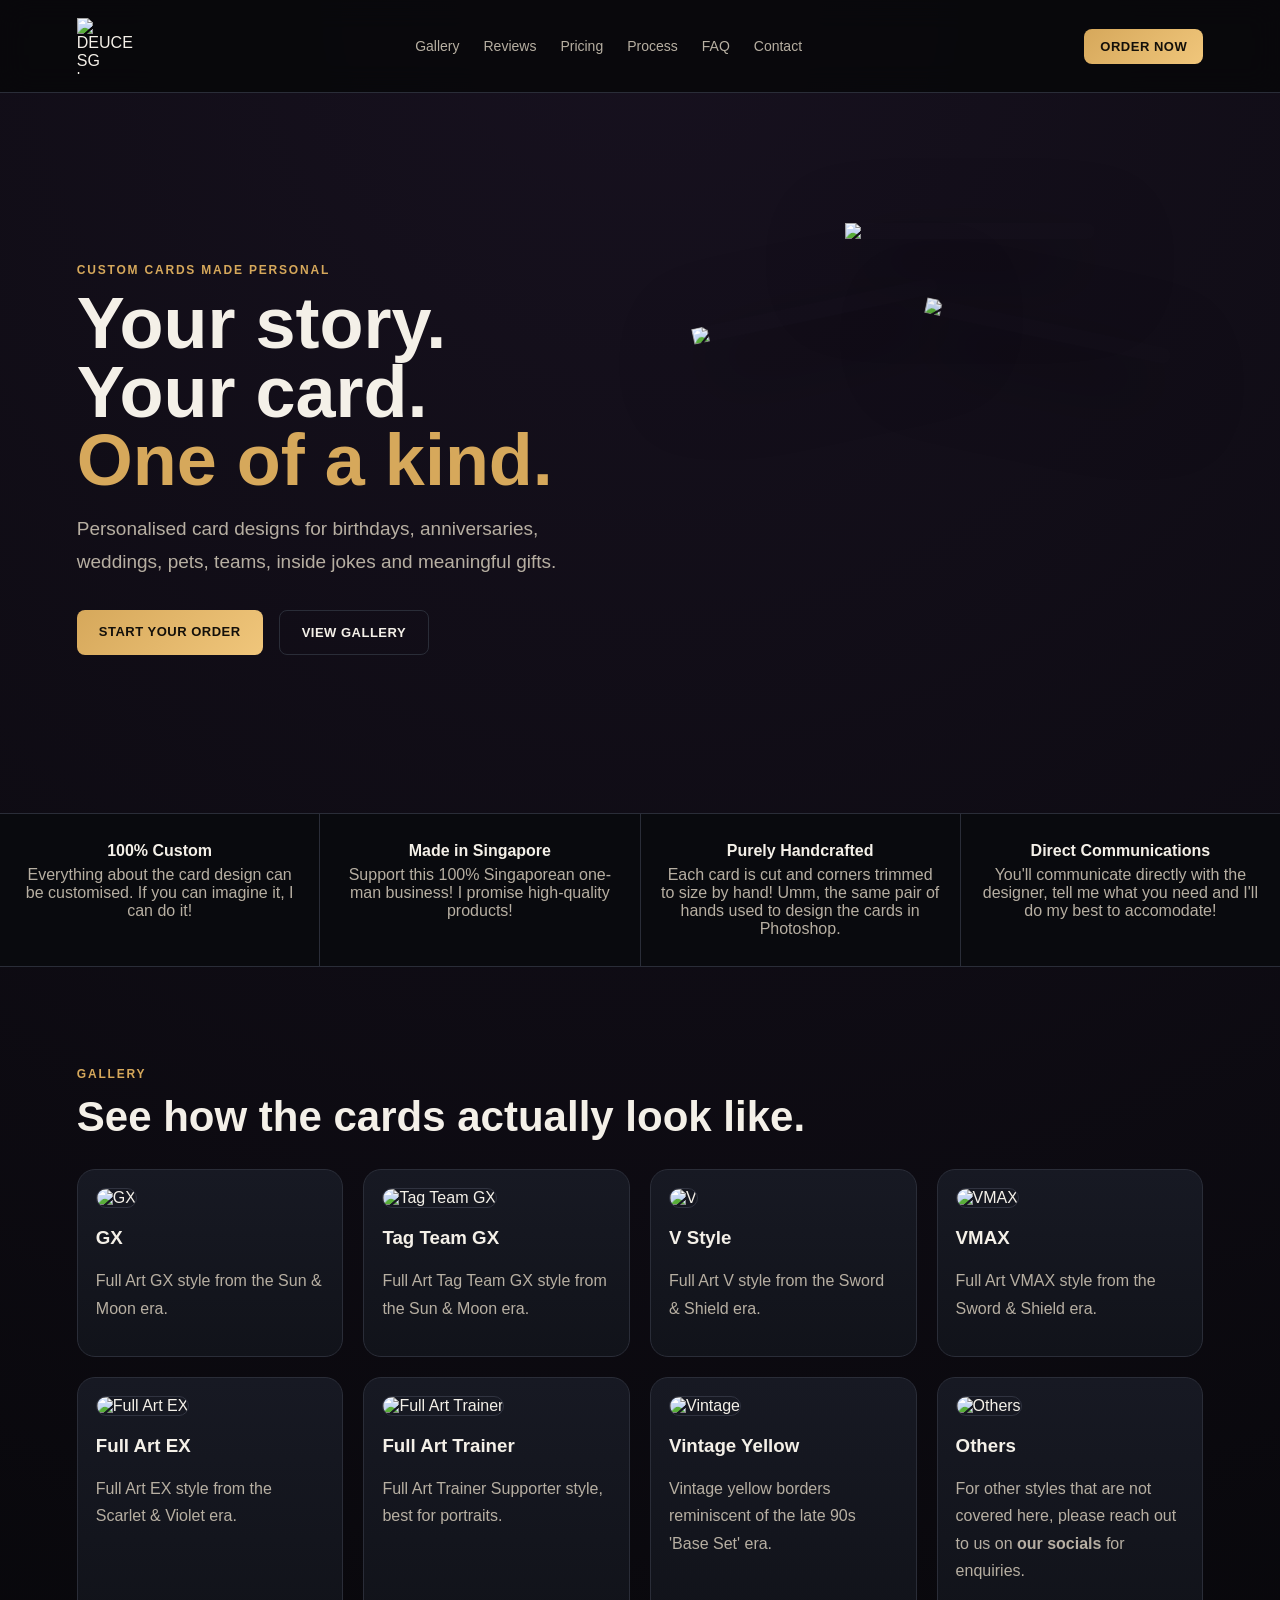
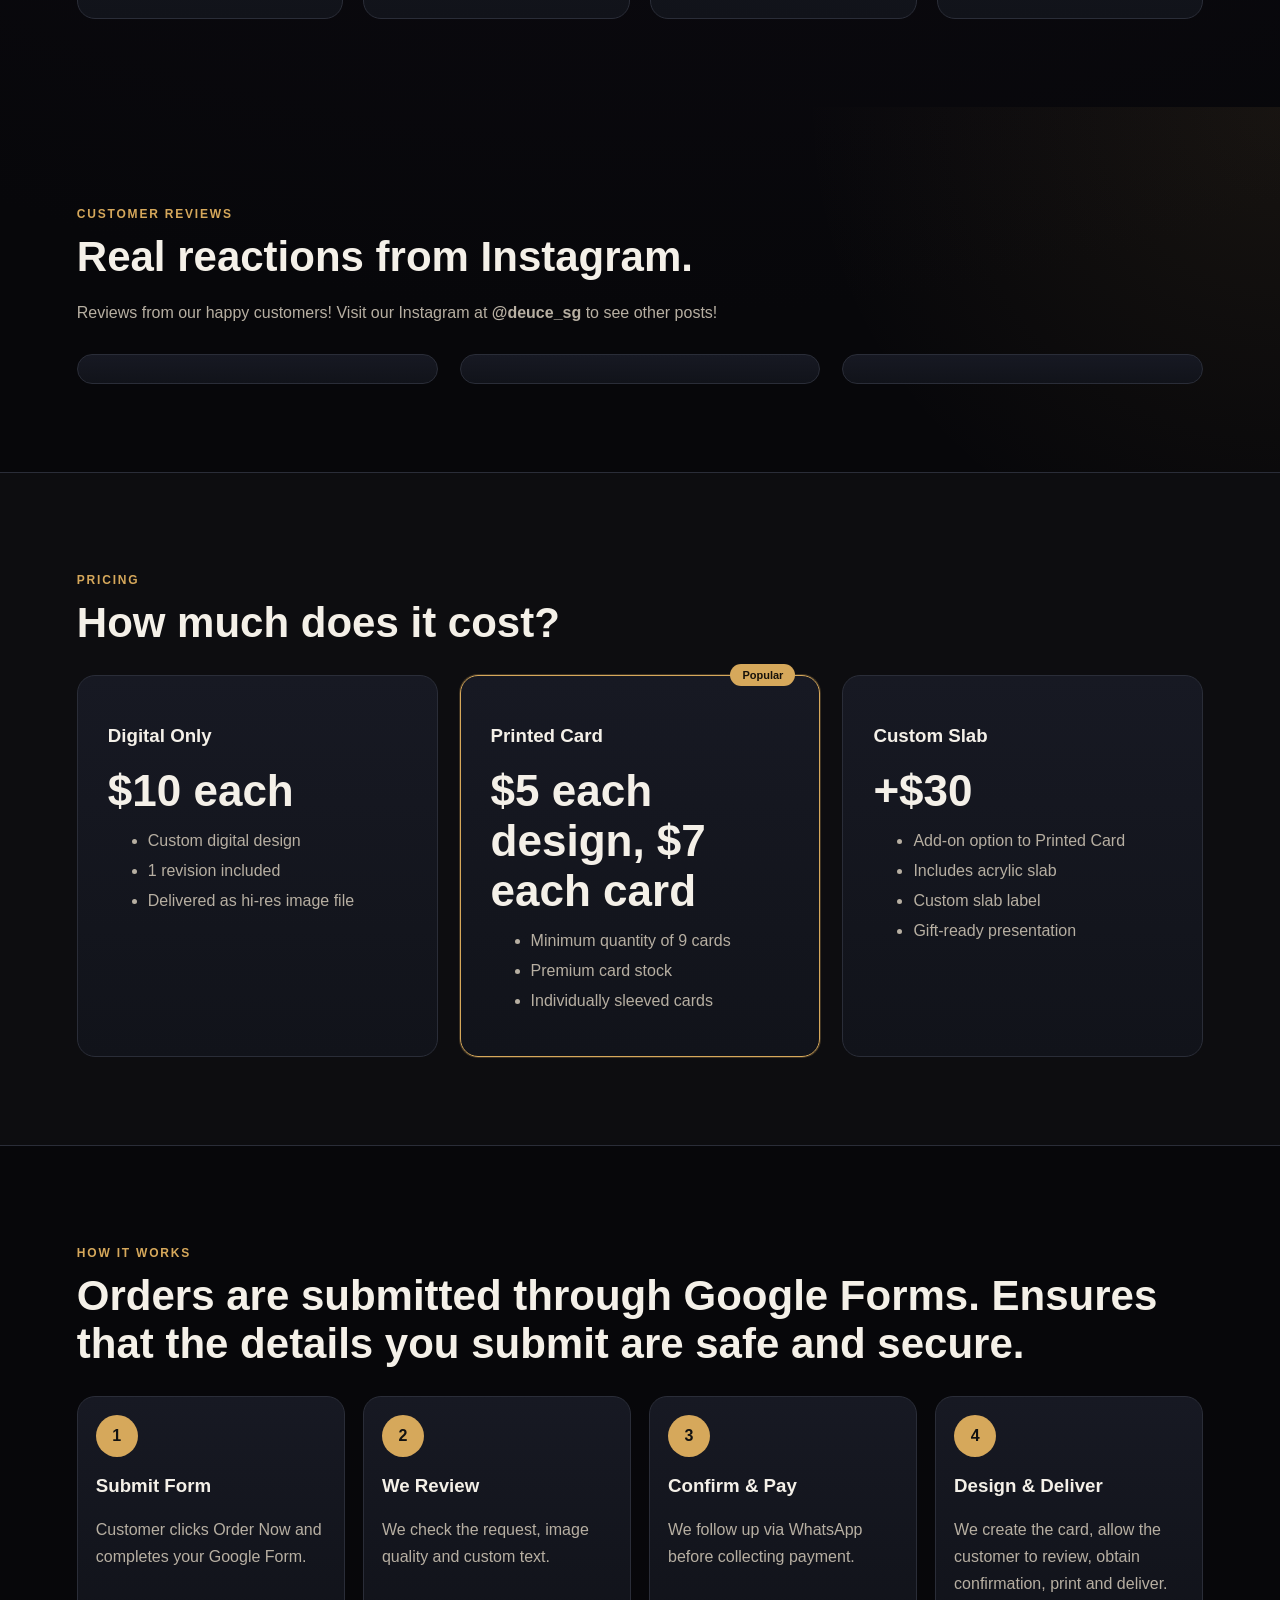
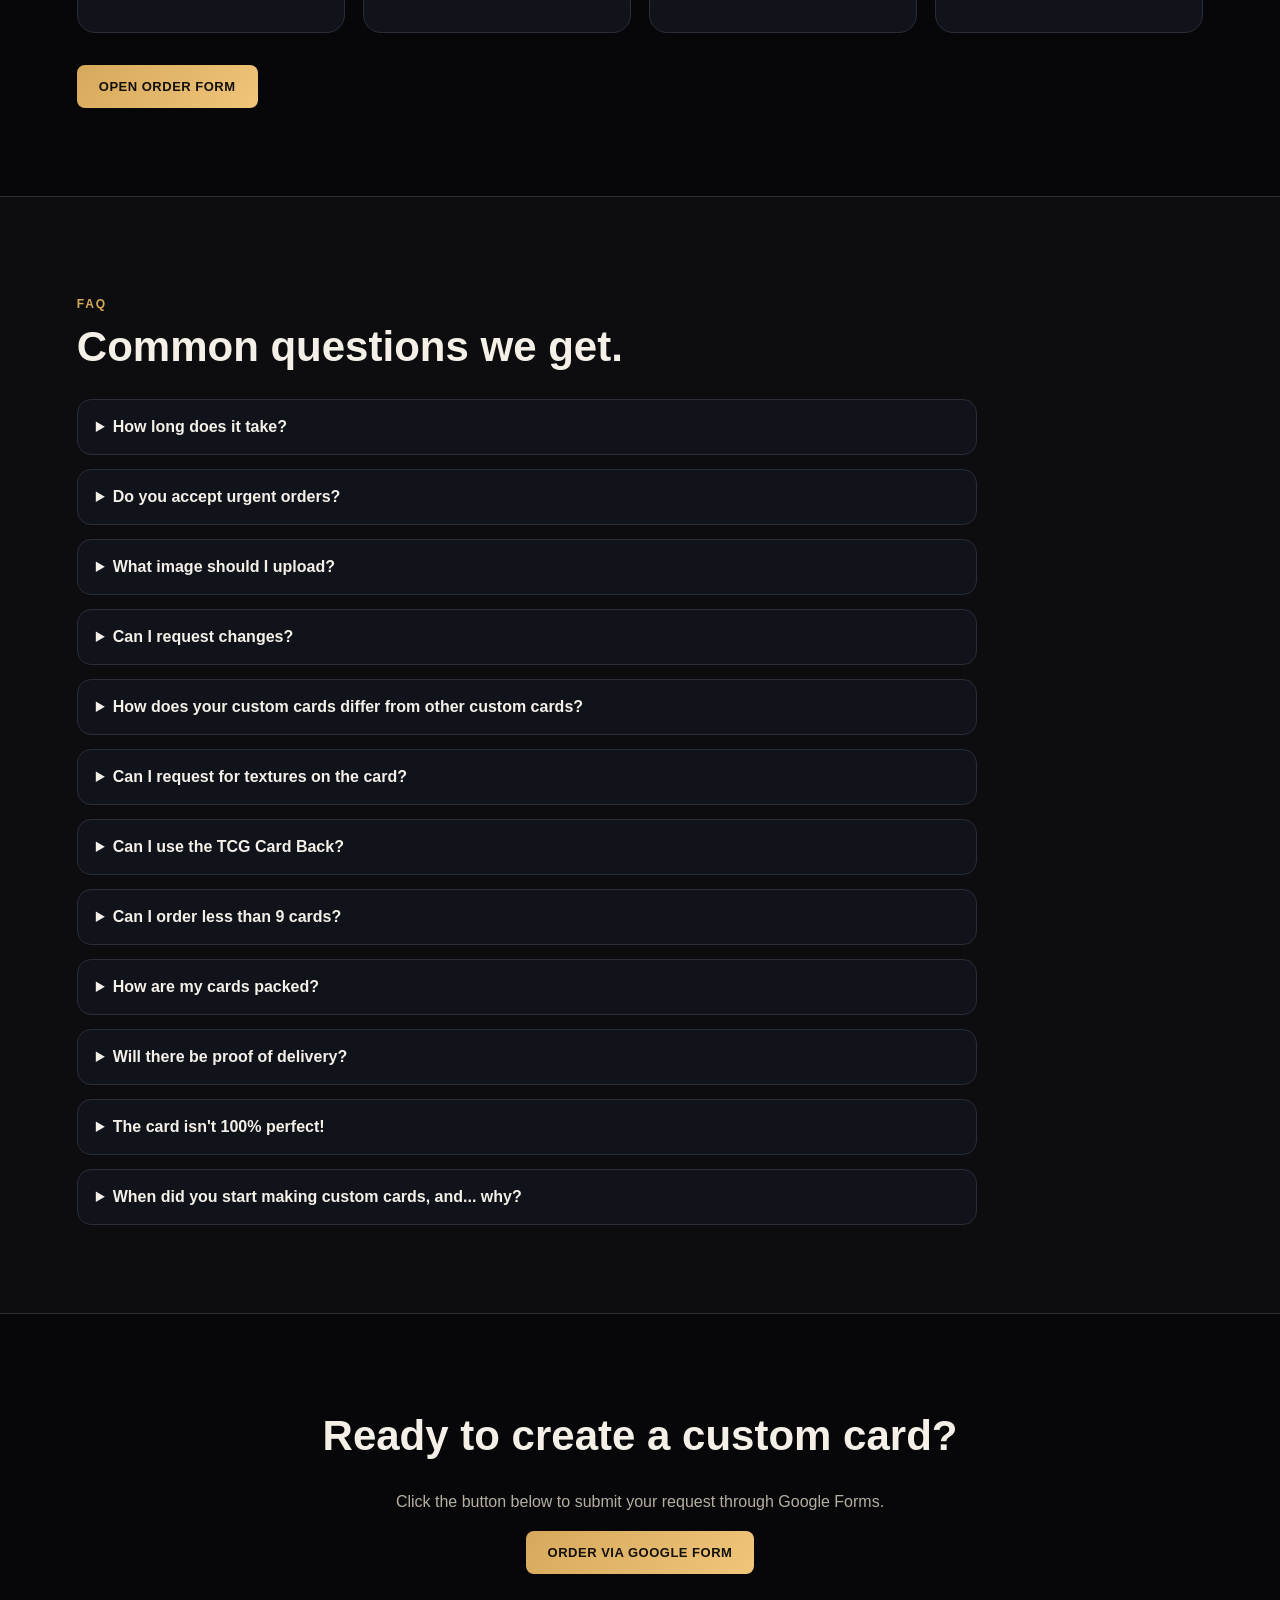
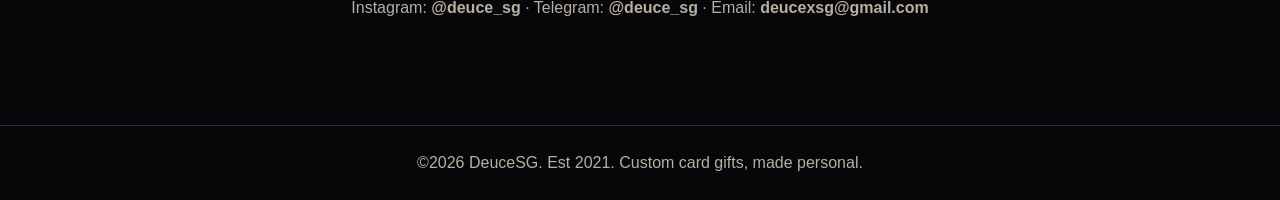
==== index.html @ 841ef9f6 "Add files via upload" ====
<!doctype html>
<html lang="en">
<head>
  <meta charset="utf-8" />
  <meta name="viewport" content="width=device-width, initial-scale=1" />
  <title>DeuceSG Custom Cards</title>
  <link rel="stylesheet" href="styles.css" />
</head>
<body>
  <header class="nav">
    <a class="brand" href="#top">
  <img 
    src="images/logo.jpg" 
    alt="DEUCE SG logo"
    style="width:52px; height:52px; max-width:52px; max-height:52px; object-fit:contain; display:block;"
  >
</a>
    <nav>
      <a href="#gallery">Gallery</a><a href="#reviews">Reviews</a><a href="#pricing">Pricing</a><a href="#process">Process</a><a href="#faq">FAQ</a><a href="#contact">Contact</a>
    </nav>
    <a class="btn small" href="https://forms.gle/3NU9EJMXbp5cGiMv8" target="_blank" rel="noopener">Order Now</a>
  </header>

  <main id="top">
    <section class="hero">
      <div class="hero-text">
        <p class="eyebrow">Custom cards made personal</p>
        <h1>Your story.<br>Your card.<br><span>One of a kind.</span></h1>
        <p class="lead">Personalised card designs for birthdays, anniversaries, weddings, pets, teams, inside jokes and meaningful gifts.</p>
        <div class="actions">
          <a class="btn" href="https://forms.gle/3NU9EJMXbp5cGiMv8" target="_blank" rel="noopener">Start Your Order</a>
          <a class="btn ghost" href="#gallery">View Gallery</a>
        </div>
      </div>
      <div class="hero-art">
        <div class="card c1"><img src="images/card-placeholder-1.png"></div>
        <div class="card c2"><img src="images/card-placeholder-2.png"></div>
        <div class="card c3"><img src="images/card-placeholder-3.png"></div>
      </div>
    </section>

    <section class="strip">
      <div><strong>100% Custom</strong><span>Everything about the card design can be customised. If you can imagine it, I can do it!</span></div>
      <div><strong>Made in Singapore</strong><span>Support this 100% Singaporean one-man business! I promise high-quality products!</span></div>
      <div><strong>Purely Handcrafted</strong><span>Each card is cut and corners trimmed to size by hand! Umm, the same pair of hands used to design the cards in Photoshop.</span></div>
      <div><strong>Direct Communications</strong><span>You'll communicate directly with the designer, tell me what you need and I'll do my best to accomodate!</span></div>
    </section>

    <section id="gallery" class="section">
      <p class="eyebrow">Gallery</p>
      <h2>See how the cards actually look like.</h2>
      <div class="grid gallery">
        <article><img src="images/GX.jpg" alt="GX"><h3>GX</h3><p>Full Art GX style from the Sun & Moon era.</p></article>
        <article><img src="images/Tag Team GX.jpg" alt="Tag Team GX"><h3>Tag Team GX</h3><p>Full Art Tag Team GX style from the Sun & Moon era.</p></article>
        <article><img src="images/V.jpg" alt="V"><h3>V Style</h3><p>Full Art V style from the Sword & Shield era.</p></article>
        <article><img src="images/VMAX.jpg" alt="VMAX"><h3>VMAX</h3><p>Full Art VMAX style from the Sword & Shield era.</p></article>
        <article><img src="images/EX-FULLART.jpg" alt="Full Art EX"><h3>Full Art EX</h3><p>Full Art EX style from the Scarlet & Violet era.</p></article>
        <article><img src="images/Full Art Trainer.jpg" alt="Full Art Trainer"><h3>Full Art Trainer</h3><p>Full Art Trainer Supporter style, best for portraits.</p></article>
        <article><img src="images/Vintage Yellow.jpg" alt="Vintage"><h3>Vintage Yellow</h3><p>Vintage yellow borders reminiscent of the late 90s 'Base Set' era.</p></article>   
        <article><img src="images/Others.jpg" alt="Others"><h3>Others</h3><p>For other styles that are not covered here, please reach out to us on <a href="#contact"><strong>our socials</strong></a> for enquiries.</p></article>
     
      </div>
    </section>


    <section id="reviews" class="section reviews-section">
      <p class="eyebrow">Customer Reviews</p>
      <h2>Real reactions from Instagram.</h2>
      <p class="section-intro">Reviews from our happy customers! Visit our Instagram at <a href="https://instagram.com/deuce_sg"><strong>@deuce_sg</strong></a> to see other posts!</p>
      <div class="reviews-grid">
        <article class="review-embed">
          <blockquote class="instagram-media" data-instgrm-permalink="https://www.instagram.com/p/DYwdxCIPokj/" data-instgrm-version="14"></blockquote>
        </article>
        <article class="review-embed">
          <blockquote class="instagram-media" data-instgrm-permalink="https://www.instagram.com/p/DYrlos0PQKm/" data-instgrm-version="14"></blockquote>
        </article>
        <article class="review-embed">
          <blockquote class="instagram-media" data-instgrm-permalink="https://www.instagram.com/p/C1Qn-Nvvq_9/" data-instgrm-version="14"></blockquote>
        </article>
      </div>
    </section>

    <section id="pricing" class="section alt">
      <p class="eyebrow">Pricing</p>
      <h2>How much does it cost?</h2>
      <div class="pricing">
        <article><h3>Digital Only</h3><p class="price">$10 each</p><ul><li>Custom digital design</li><li>1 revision included</li><li>Delivered as hi-res image file</li></ul></article>
        <article class="featured"><span class="tag">Popular</span><h3>Printed Card</h3><p class="price">$5 each design, $7 each card</p><ul><li>Minimum quantity of 9 cards</li><li>Premium card stock</li><li>Individually sleeved cards</li></ul></article>
        <article><h3>Custom Slab</h3><p class="price">+$30</p><ul><li>Add-on option to Printed Card</li><li>Includes acrylic slab</li><li>Custom slab label</li><li>Gift-ready presentation</li></ul></article>
      </div>
    </section>

    <section id="process" class="section">
      <p class="eyebrow">How it works</p>
      <h2>Orders are submitted through Google Forms. Ensures that the details you submit are safe and secure.</h2>
      <div class="steps">
        <div><span>1</span><h3>Submit Form</h3><p>Customer clicks Order Now and completes your Google Form.</p></div>
        <div><span>2</span><h3>We Review</h3><p>We check the request, image quality and custom text.</p></div>
        <div><span>3</span><h3>Confirm & Pay</h3><p>We follow up via WhatsApp before collecting payment.</p></div>
        <div><span>4</span><h3>Design & Deliver</h3><p>We create the card, allow the customer to review, obtain confirmation, print and deliver.</p></div>
      </div>
      <a class="btn centre" href="https://forms.gle/3NU9EJMXbp5cGiMv8" target="_blank" rel="noopener">Open Order Form</a>
    </section>

    <section id="faq" class="section alt">
      <p class="eyebrow">FAQ</p>
      <h2>Common questions we get.</h2>
      <div class="faq">
        <details><summary>How long does it take?</summary><p>Standard turnaround is 3 weeks from the point of payment till the cards reaches your hands. It could be faster, but it will never take longer than 3 weeks for local orders based in Singapore. This does not apply to international orders. Please contact us directly via Instagram, Telegram, or Email for more information on international orders.</p></details>
        <details><summary>Do you accept urgent orders?</summary><p>Rush orders may be available depending on our workload. An expedited order charge of $20 applies. Expedited orders will reach you in no more than 10 days from the point of payment. Please discuss with us if you need it in an even shorter time frame. Expedited orders are not available for international orders.</p></details>
        <details><summary>What image should I upload?</summary><p>Upload the exact image you'd like to use as the card's main artwork. This can be a photograph, a drawing, or even an AI-generated artwork. We will use the submitted file as is, and no edits will be done to it.</p></details>
        <details><summary>Can I request changes?</summary><p>ONE free revision is included. Once the draft is completed, we will send it to you via WhatsApp for review. If any revision is needed, we'll work on the changes required and send you a new draft. Any additional revisions after the first will cost $5 for each new draft.</p></details>
        <details><summary>How does your custom cards differ from other custom cards?</summary><p>Some other custom card makers on the market print designs onto stickers and paste it over "jank" cards to make custom cards. We work with a professional printing partner and print your designs directly onto a high quality card stock. The card stock we use has a paper thickness of 325gsm.</p></details>
        <details><summary>Can I request for textures on the card?</summary><p>No. The card stock has a smooth finish, for both holographic and non-holographic options. Textured cards are only possible with specialised machines used in TCG factories.</p></details>
        <details><summary>Can I use the TCG Card Back?</summary><p>No. This is due to limitations of commercial printing, where it is impossible to align the front design perfectly to the back. To circumvent this, we have a few tessellated designs that you can pick from for the card back. These cards are also meant to be proxy gift cards, and we do not want to run the risk of imitating real TCG cards too closely.</p></details>
        <details><summary>Can I order less than 9 cards?</summary><p>No. Cards are printed directly onto an A4-sized high quality card stock. Each piece of card stock fits 9 cards perfectly. Even if you were to request for only 1 card, the whole card stock needs to be used. As such, the minimum order quantity is 9 cards.</p></details>
        <details><summary>How are my cards packed?</summary><p>Each physical card will be sleeved into a card sleeve. The cards will then be sandwiched between two pieces of hard plastic toploaders, before the whole stack is packed into a resealable bag. The resealable bag will then be packed into a bubble polymailer.</p></details>
        <details><summary>Will there be proof of delivery?</summary><p>Yes. Parcels will be mailed out via SingPost with a tracked mailing label. Photos of the cards packed into the bubble polymailer, tracking information, and even a video of us physically placing the parcel into the mailbox will be shared with you via WhatsApp. Tracking can be done with the tracking number from SingPost's <a href="https://www.singpost.com/track-items"><strong>website</strong></a>.</p></details>
        <details><summary>The card isn't 100% perfect!</summary><p>Yeah, this is a handmade product. Each card is individually cut with a craft knife and a ruler on a cutting mat by hand. As with all handmade products, they are not gonna be 100% perfect. However, I'm also a TCG enthusiast and I fully understand the importance of good finishes and good centering, and I definitely put my 100% effort into every single card made. While I can't promise 100% perfection, I can promise that great attention and care will be put into the little details that TCG enthusiasts will look out for.</p></details>
        <details><summary>When did you start making custom cards, and... why?</summary><p>Deuce's custom cards is a one-man show, a passion project and a side hustle to help with the cost of living here in Singapore. I started this side hustle back in 2021 when my wife was pregnant with our first child. The pregnancy had several complications, and the bills shot through the roof. I was interested in doing digital art and was already proficient in working on Photoshop, so I thought that I could maybe make a little bit of money to help with the costs of the pregnancy. Thankfully, my wife gave birth to a relatively healthy baby after our many months of anxiety.</p><p>Fast forward five years, I'm now a father of two healthy little ones. Through these five years, I found that I really enjoy doing custom cards for people. A lot of people make custom cards for people they care about, and it really shows through the artwork and texts that they submit to me. This really resonates with me as I started this whole thing years ago for someone I really love. I'm really happy to be able to be a small part of something that showcases the love that my customers have for their loved ones.</p></details>
      </div>
    </section>

    <section id="contact" class="section contact">
      <h2>Ready to create a custom card?</h2>
      <p>Click the button below to submit your request through Google Forms. </p>
      <a class="btn" href="https://forms.gle/3NU9EJMXbp5cGiMv8" target="_blank" rel="noopener">Order via Google Form</a>
      <p class="social">Instagram: <a href="https://instagram.com/deuce_sg"><strong>@deuce_sg</strong></a> · Telegram: <a href="https://t.me/deuce_sg"><strong>@deuce_sg</strong></a> · Email: <a href="mailto:deucexsg@gmail.com"><strong>deucexsg@gmail.com</strong></a></p>
    </section>
  </main>

  <footer>©2026 DeuceSG. Est 2021. Custom card gifts, made personal.</footer>
  <script async src="https://www.instagram.com/embed.js"></script>
  <script src="script.js"></script>
</body>
</html>
---- styles.css ----
:root{--bg:#07070a;--panel:#11131a;--panel2:#171923;--text:#f4f0e8;--muted:#b7afa2;--gold:#d6a85b;--line:#2a2d38}*{box-sizing:border-box}html{scroll-behavior:smooth}body{margin:0;background:radial-gradient(circle at top,#17111f 0,#07070a 38%);color:var(--text);font-family:Inter,Arial,sans-serif}a{color:inherit;text-decoration:none}.nav{position:sticky;top:0;z-index:5;display:flex;align-items:center;justify-content:space-between;padding:18px 6%;background:rgba(7,7,10,.86);backdrop-filter:blur(14px);border-bottom:1px solid var(--line)}.brand{display:flex;align-items:center;text-decoration:none;flex:0 0 auto}.nav nav{display:flex;gap:24px;font-size:14px;color:var(--muted)}.btn{display:inline-block;background:linear-gradient(135deg,var(--gold),#f0c67b);color:#14100a;padding:14px 22px;border-radius:8px;font-weight:800;text-transform:uppercase;font-size:13px;letter-spacing:.5px}.btn.small{padding:10px 16px}.btn.ghost{background:transparent;color:var(--text);border:1px solid var(--line)}.hero{display:grid;grid-template-columns:1fr 1fr;gap:40px;align-items:center;min-height:720px;padding:80px 6%}.eyebrow{color:var(--gold);text-transform:uppercase;letter-spacing:1.8px;font-size:12px;font-weight:800}.hero h1{font-size:72px;line-height:.95;margin:12px 0}.hero h1 span{color:var(--gold)}.lead{max-width:560px;color:var(--muted);font-size:19px;line-height:1.7}.actions{display:flex;gap:16px;margin-top:32px}.hero-art{position:relative;height:480px}.card{position:absolute;width:250px;border-radius:22px;box-shadow:0 30px 80px rgba(0,0,0,.55)}.card img{width:100%;display:block}.c1{left:30px;top:90px;transform:rotate(-12deg)}.c2{left:185px;top:10px;z-index:2}.c3{right:30px;top:110px;transform:rotate(12deg)}.strip{display:grid;grid-template-columns:repeat(4,1fr);gap:1px;background:var(--line);border-block:1px solid var(--line)}.strip div{background:#090a0e;padding:28px 6%;text-align:center}.strip span{display:block;color:var(--muted);margin-top:6px}.section{padding:88px 6%}.section h2{font-size:42px;margin:10px 0 28px}.alt{background:rgba(255,255,255,.025);border-block:1px solid var(--line)}.grid{display:grid;grid-template-columns:repeat(3,1fr);gap:22px}.gallery article,.pricing article,.steps div{background:linear-gradient(180deg,var(--panel2),var(--panel));border:1px solid var(--line);border-radius:18px;padding:18px}.gallery img{width:100%;border-radius:14px;border:1px solid #303340}.gallery p,.steps p,.faq p,.note,.contact p{color:var(--muted);line-height:1.7}.section-intro{max-width:760px;color:var(--muted);line-height:1.7;margin-top:-10px;margin-bottom:28px}.reviews-section{background:radial-gradient(circle at top right,rgba(214,168,91,.08),transparent 36%)}.reviews-grid{display:grid;grid-template-columns:repeat(3,1fr);gap:22px}.review-embed{background:linear-gradient(180deg,var(--panel2),var(--panel));border:1px solid var(--line);border-radius:18px;padding:14px;min-height:460px;display:flex;align-items:flex-start;justify-content:center;overflow:hidden}.review-embed .instagram-media{min-width:0!important;width:100%!important;max-width:540px!important;margin:0 auto!important;background:#fff!important;border-radius:12px!important}
.pricing{display:grid;grid-template-columns:repeat(3,1fr);gap:22px}.pricing article{padding:30px;position:relative}.featured{border-color:var(--gold)!important;box-shadow:0 0 0 1px rgba(214,168,91,.25)}.tag{position:absolute;right:24px;top:-12px;background:var(--gold);color:#16110a;padding:5px 12px;border-radius:20px;font-size:11px;font-weight:900}.price{font-size:44px;font-weight:900;margin:12px 0}.pricing li{margin:12px 0;color:var(--muted)}.steps{display:grid;grid-template-columns:repeat(4,1fr);gap:18px}.steps span{display:grid;place-items:center;width:42px;height:42px;border-radius:50%;background:var(--gold);color:#111;font-weight:900}.centre{margin-top:32px}.faq{display:grid;gap:14px;max-width:900px}.faq details{background:var(--panel);border:1px solid var(--line);border-radius:14px;padding:18px}.faq summary{cursor:pointer;font-weight:800}.contact{text-align:center;max-width:900px;margin:auto}.social{margin-top:20px}footer{text-align:center;color:var(--muted);padding:28px;border-top:1px solid var(--line)}@media(max-width:900px){.nav nav{display:none}.hero{grid-template-columns:1fr;min-height:auto}.hero h1{font-size:48px}.hero-art{height:380px}.card{width:190px}.strip,.grid,.reviews-grid,.pricing,.steps{grid-template-columns:1fr}.section{padding:60px 5%}}


/* Logo header update */
.brand img{
  width:40px;
  height:40px;
}

.nav{
  min-height:72px;
}

/* Fixed-height Instagram review embeds */
.reviews-grid{
  align-items:start;
}

.review-embed{
  min-height:0;
}

.instagram-card{
  height:420px;
  overflow:hidden;
  border-radius:20px;
  background:rgba(255,255,255,.03);
  border:1px solid rgba(255,255,255,.08);
  padding:10px;
}

.instagram-card blockquote{
  margin:0!important;
  min-width:100%!important;
  max-width:100%!important;
}

.instagram-card iframe{
  height:900px!important;
}

@media (max-width:768px){
  .brand img{
    width:56px;
    height:56px;
  }

  .nav{
    min-height:80px;
  }

  .instagram-card{
    height:350px;
  }
}

/* Force header logo size */
.nav .brand {
  width: 56px !important;
  height: 56px !important;
  display: flex !important;
  align-items: center !important;
  justify-content: center !important;
  overflow: hidden !important;
}

.nav .brand img {
  width: 56px !important;
  height: 56px !important;
  max-width: 56px !important;
  max-height: 56px !important;
  object-fit: contain !important;
  display: block !important;
}

.nav {
  min-height: 76px !important;
}

/* Gallery layout override */
#gallery .grid.gallery,
.gallery{
    display:grid !important;
    grid-template-columns:repeat(4,minmax(0,1fr)) !important;
    gap:20px !important;
    max-width:1200px;
    margin:0 auto;
}

#gallery .gallery article,
.gallery article{
    transform:scale(1);
    transform-origin:top center;
    margin-bottom:00px;
}

@media (max-width:900px){
    #gallery .grid.gallery,
    .gallery{
        grid-template-columns:repeat(2,minmax(0,1fr)) !important;
    }
    #gallery .gallery article,
    .gallery article{
        transform:scale(0.8);
        margin-bottom:-60px;
    }
}

@media (max-width:600px){
    #gallery .grid.gallery,
    .gallery{
        grid-template-columns:1fr !important;
    }
    #gallery .gallery article{
        transform:none;
        margin-bottom:20;
    }
}
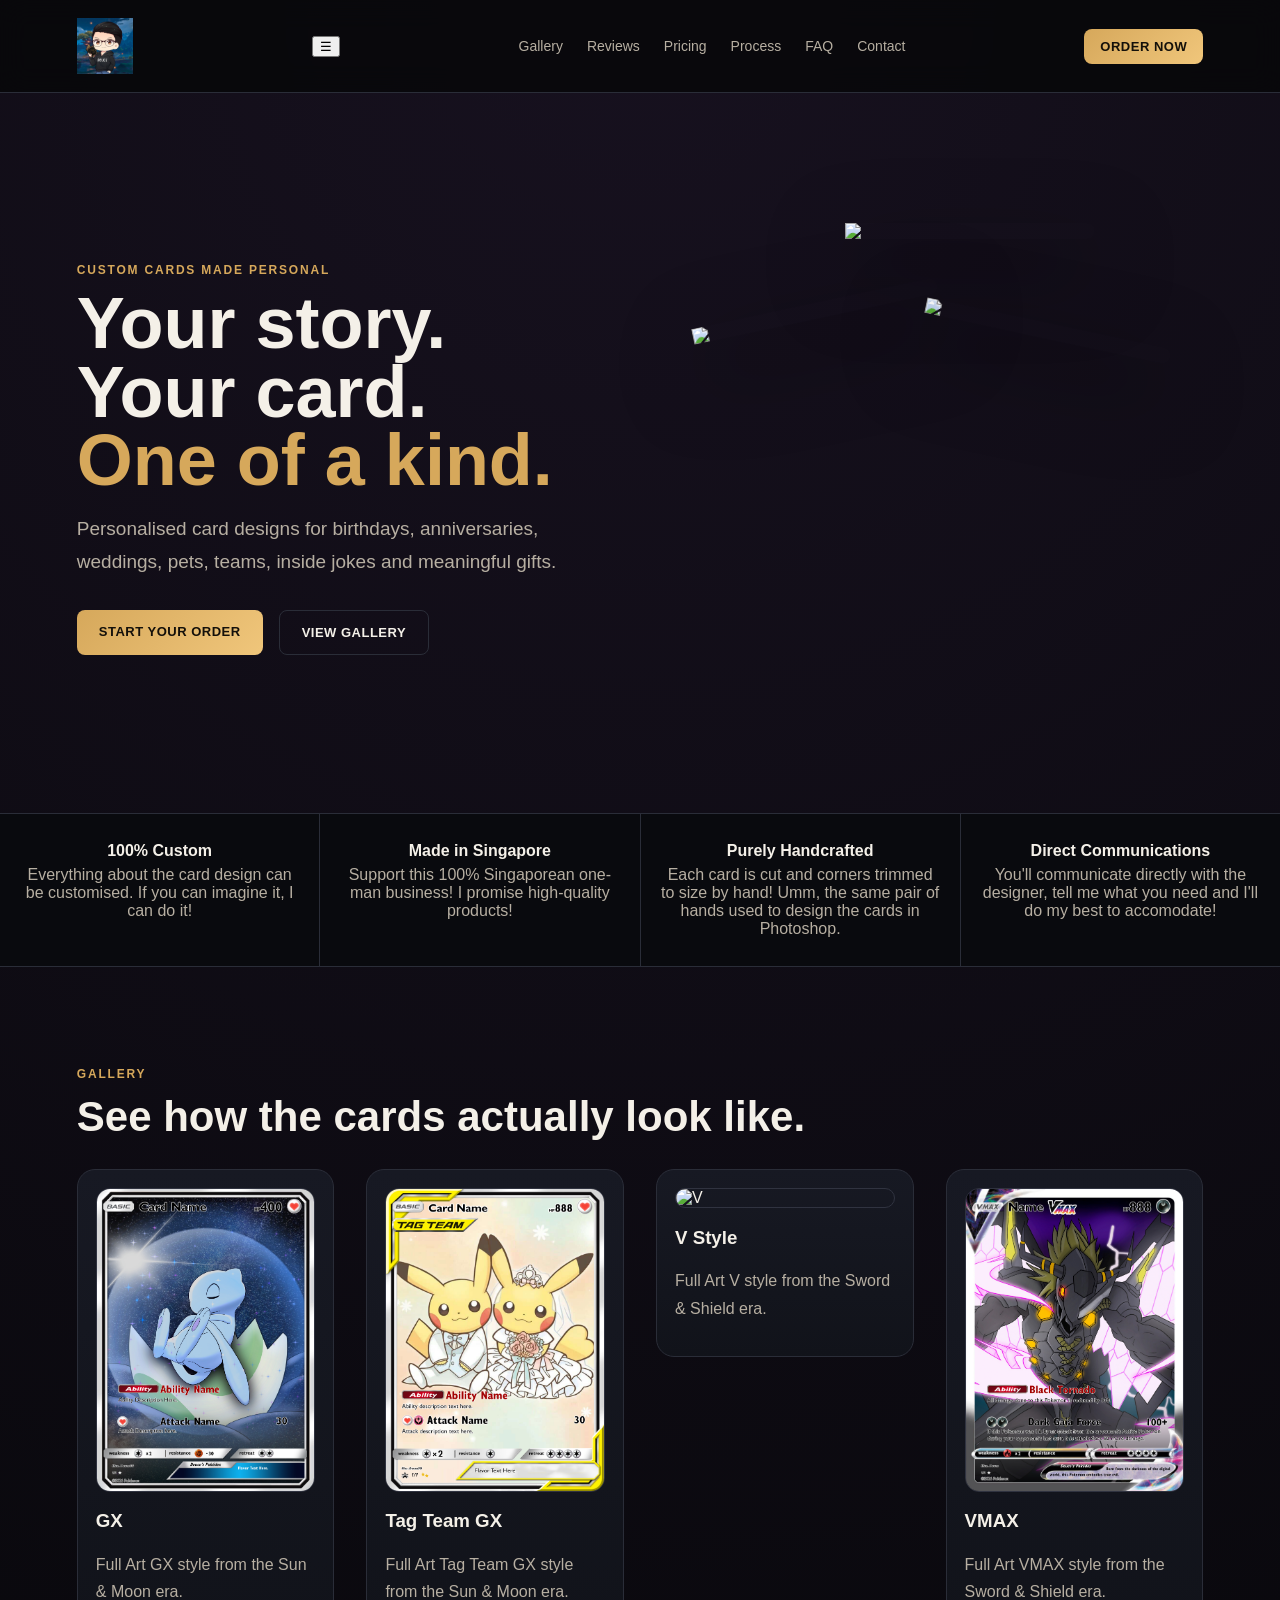
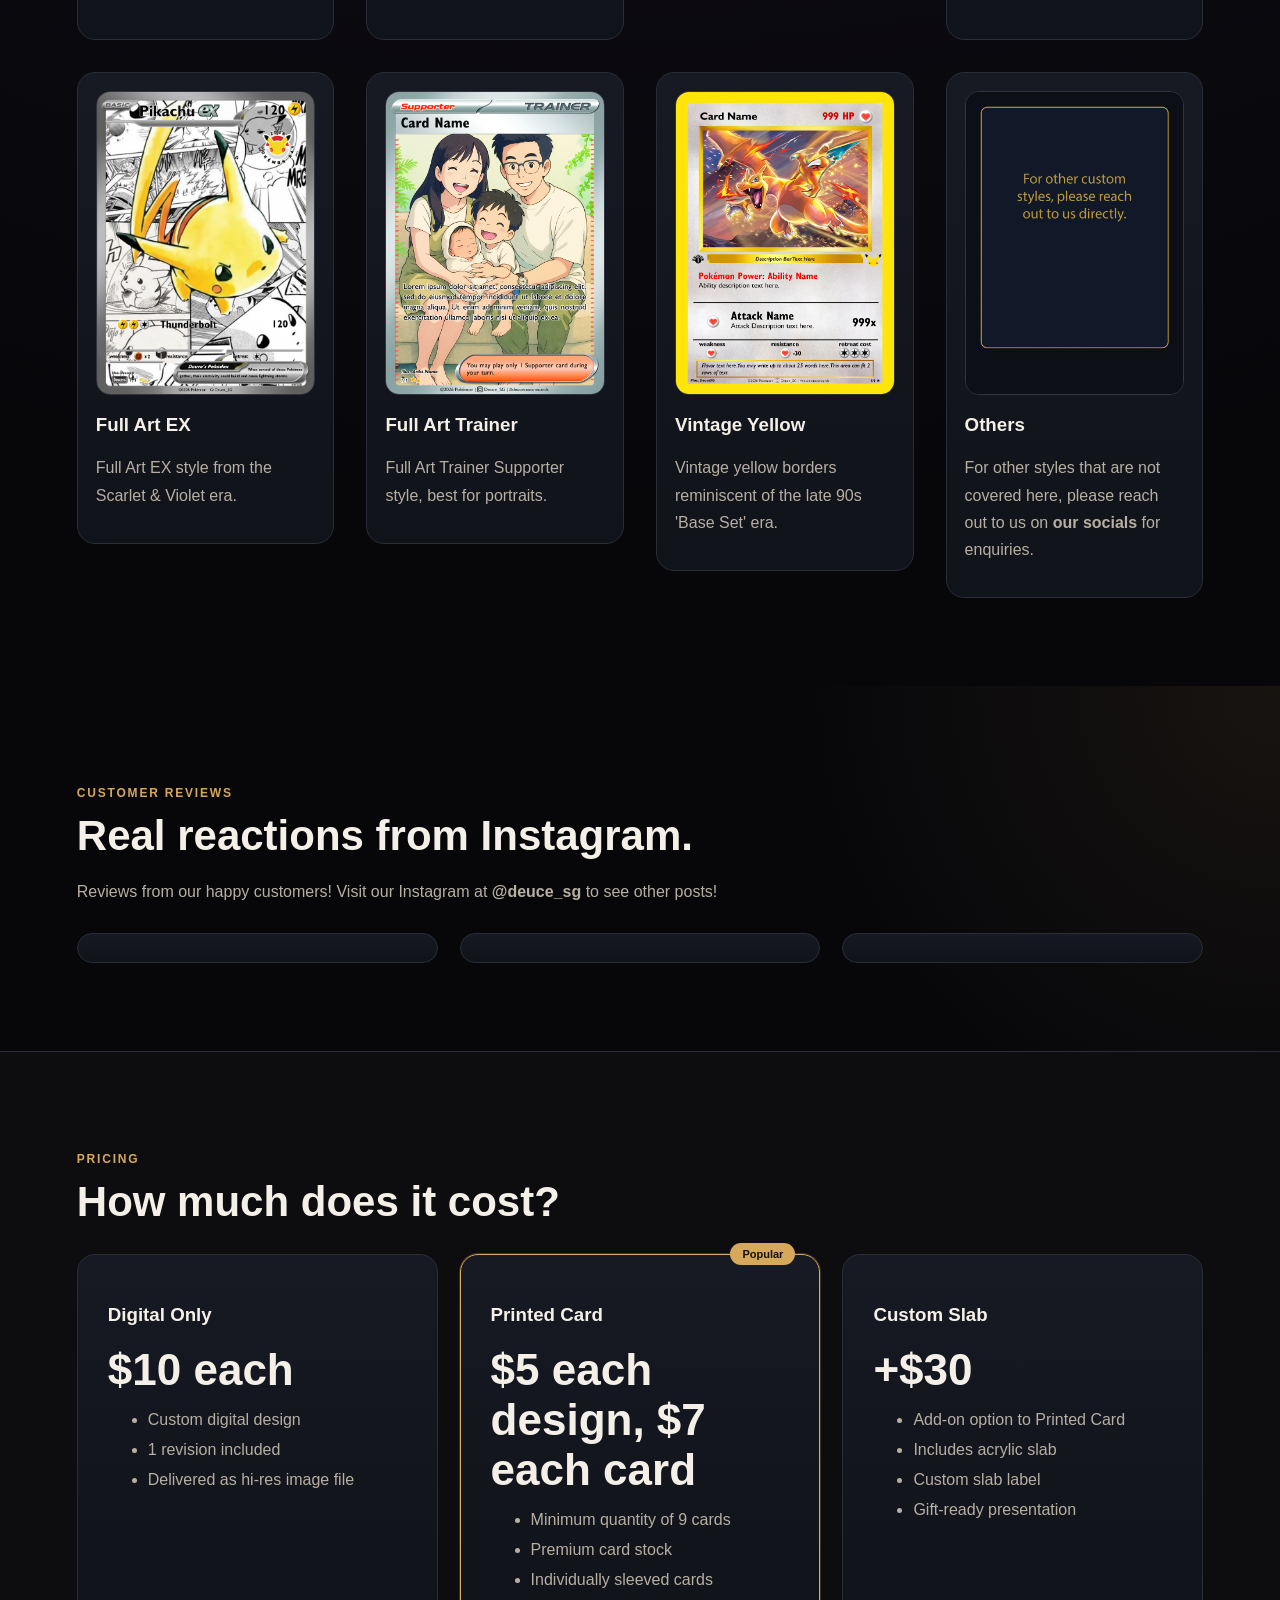
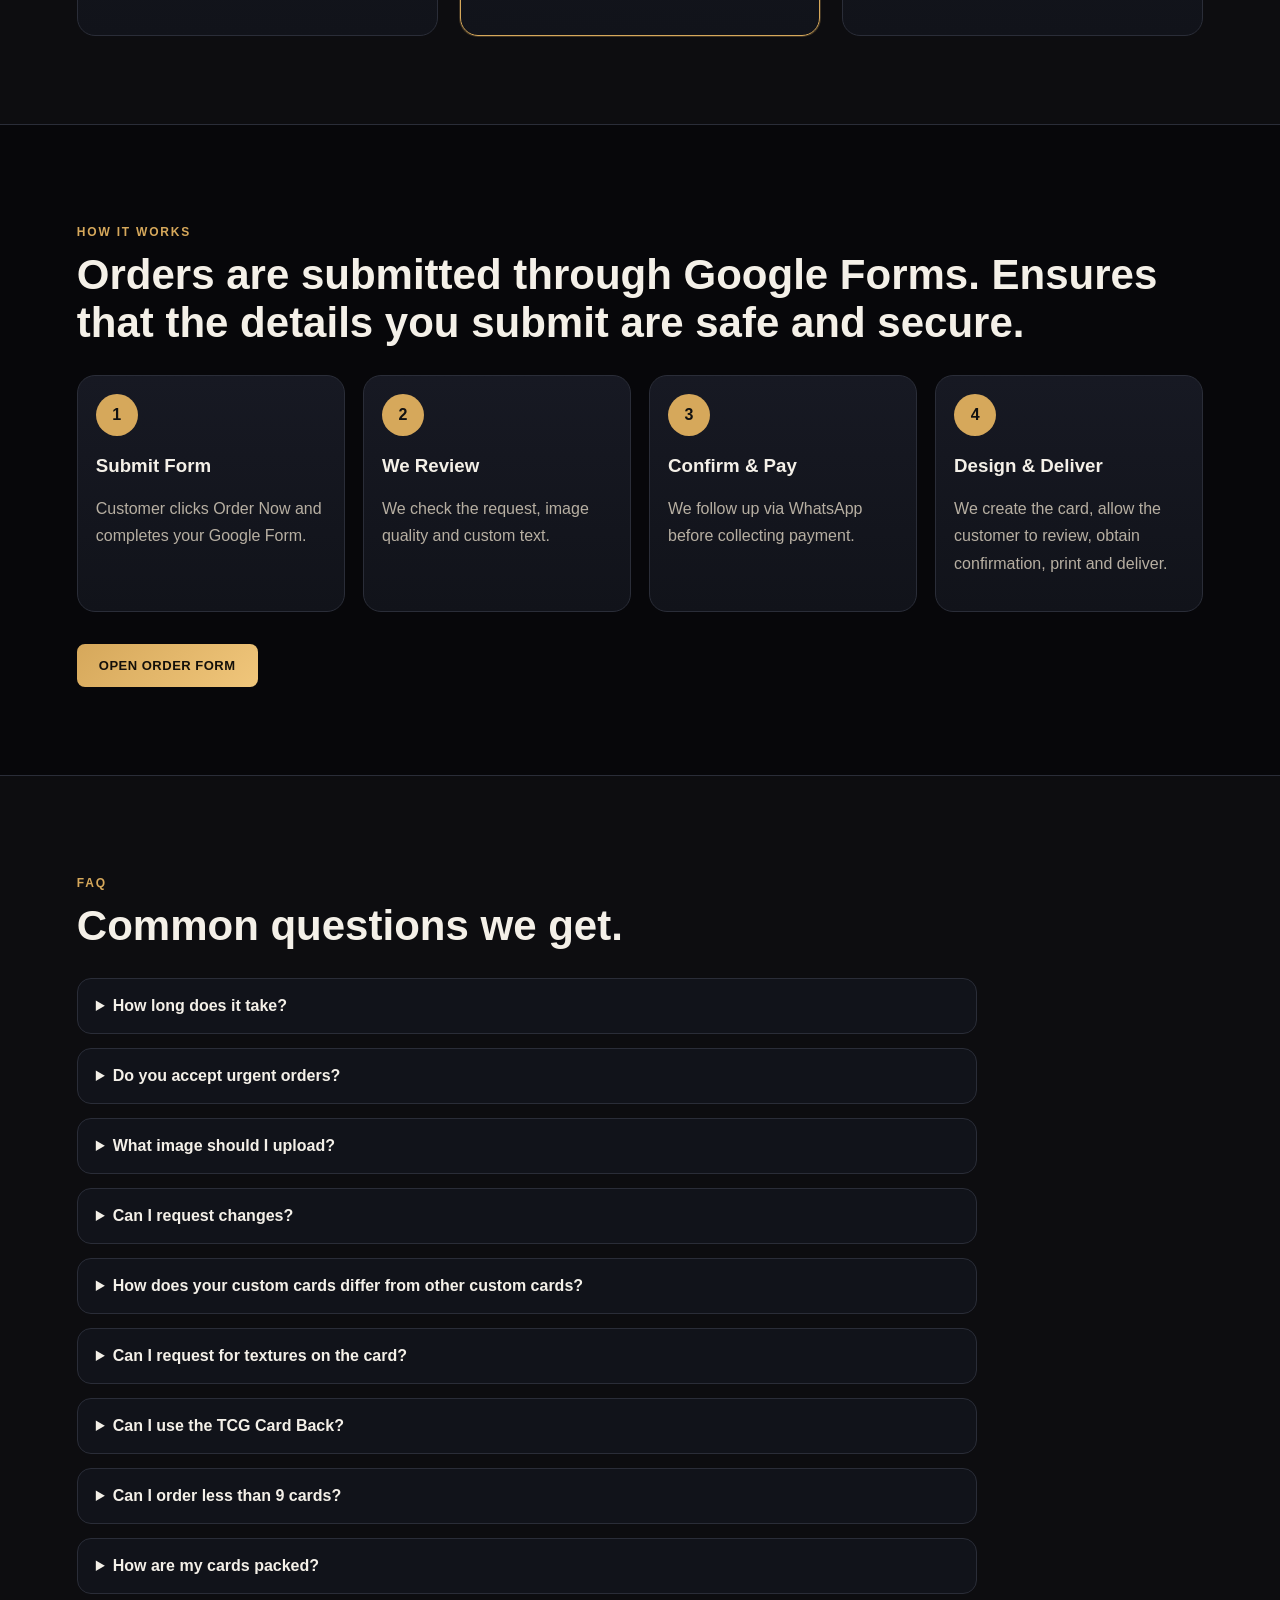
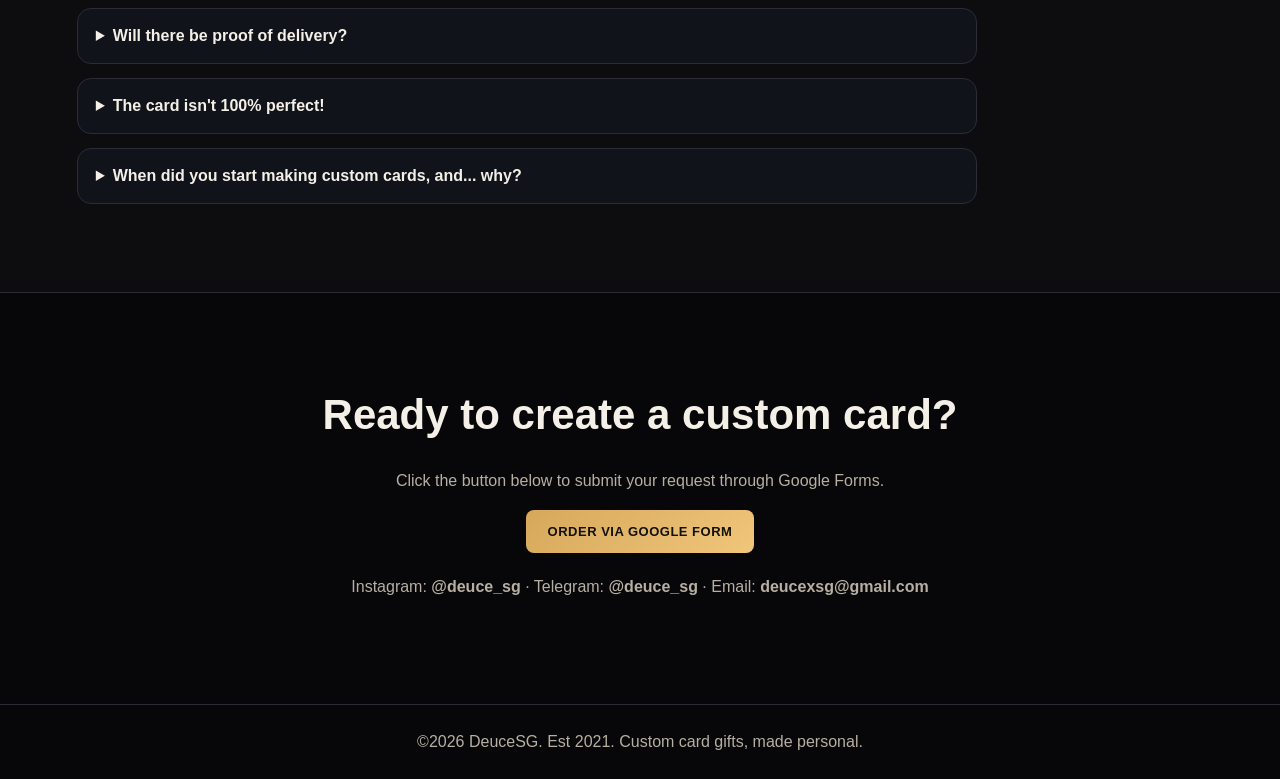
==== commit 1759de7b: "Update index.html" ====
--- a/index.html
+++ b/index.html
@@ -15,9 +15,16 @@
     style="width:52px; height:52px; max-width:52px; max-height:52px; object-fit:contain; display:block;"
   >
 </a>
-    <nav>
-      <a href="#gallery">Gallery</a><a href="#reviews">Reviews</a><a href="#pricing">Pricing</a><a href="#process">Process</a><a href="#faq">FAQ</a><a href="#contact">Contact</a>
-    </nav>
+<button class="menu-toggle">☰</button>
+
+<nav class="nav-links">
+  <a href="#gallery">Gallery</a>
+  <a href="#reviews">Reviews</a>
+  <a href="#pricing">Pricing</a>
+  <a href="#process">Process</a>
+  <a href="#faq">FAQ</a>
+  <a href="#contact">Contact</a>
+</nav>
     <a class="btn small" href="https://forms.gle/3NU9EJMXbp5cGiMv8" target="_blank" rel="noopener">Order Now</a>
   </header>
 
--- a/styles.css
+++ b/styles.css
@@ -80,40 +80,64 @@
 
 /* Gallery layout override */
 #gallery .grid.gallery,
-.gallery{
-    display:grid !important;
-    grid-template-columns:repeat(4,minmax(0,1fr)) !important;
-    gap:20px !important;
-    max-width:1200px;
-    margin:0 auto;
+.gallery {
+    display: grid !important;
+    grid-template-columns: repeat(4, minmax(0, 1fr)) !important;
+    gap: 32px !important;
+    max-width: 1400px;
+    margin: 0 auto;
+    align-items: start;
 }
 
 #gallery .gallery article,
-.gallery article{
-    transform:scale(1);
-    transform-origin:top center;
-    margin-bottom:00px;
+.gallery article {
+    transform: none !important;
+    margin: 0 !important;
+    padding: 18px;
 }
 
-@media (max-width:900px){
+#gallery .gallery article img,
+.gallery article img {
+    width: 100% !important;
+    height: auto !important;
+    display: block;
+    object-fit: contain;
+}
+
+/* Tablet */
+@media (max-width: 900px) {
     #gallery .grid.gallery,
-    .gallery{
-        grid-template-columns:repeat(2,minmax(0,1fr)) !important;
+    .gallery {
+        grid-template-columns: repeat(2, minmax(0, 1fr)) !important;
+        gap: 28px !important;
     }
+
     #gallery .gallery article,
-    .gallery article{
-        transform:scale(0.8);
-        margin-bottom:-60px;
+    .gallery article {
+        transform: none !important;
+        margin: 0 !important;
     }
 }
 
-@media (max-width:600px){
+/* Mobile */
+@media (max-width: 600px) {
     #gallery .grid.gallery,
-    .gallery{
-        grid-template-columns:1fr !important;
+    .gallery {
+        grid-template-columns: 1fr !important;
+        gap: 32px !important;
     }
-    #gallery .gallery article{
-        transform:none;
-        margin-bottom:20;
+
+    #gallery .gallery article,
+    .gallery article {
+        transform: none !important;
+        margin: 0 !important;
+        padding: 18px;
+    }
+
+    #gallery .gallery article img,
+    .gallery article img {
+        width: 100% !important;
+        height: auto !important;
+        max-height: none !important;
     }
 }
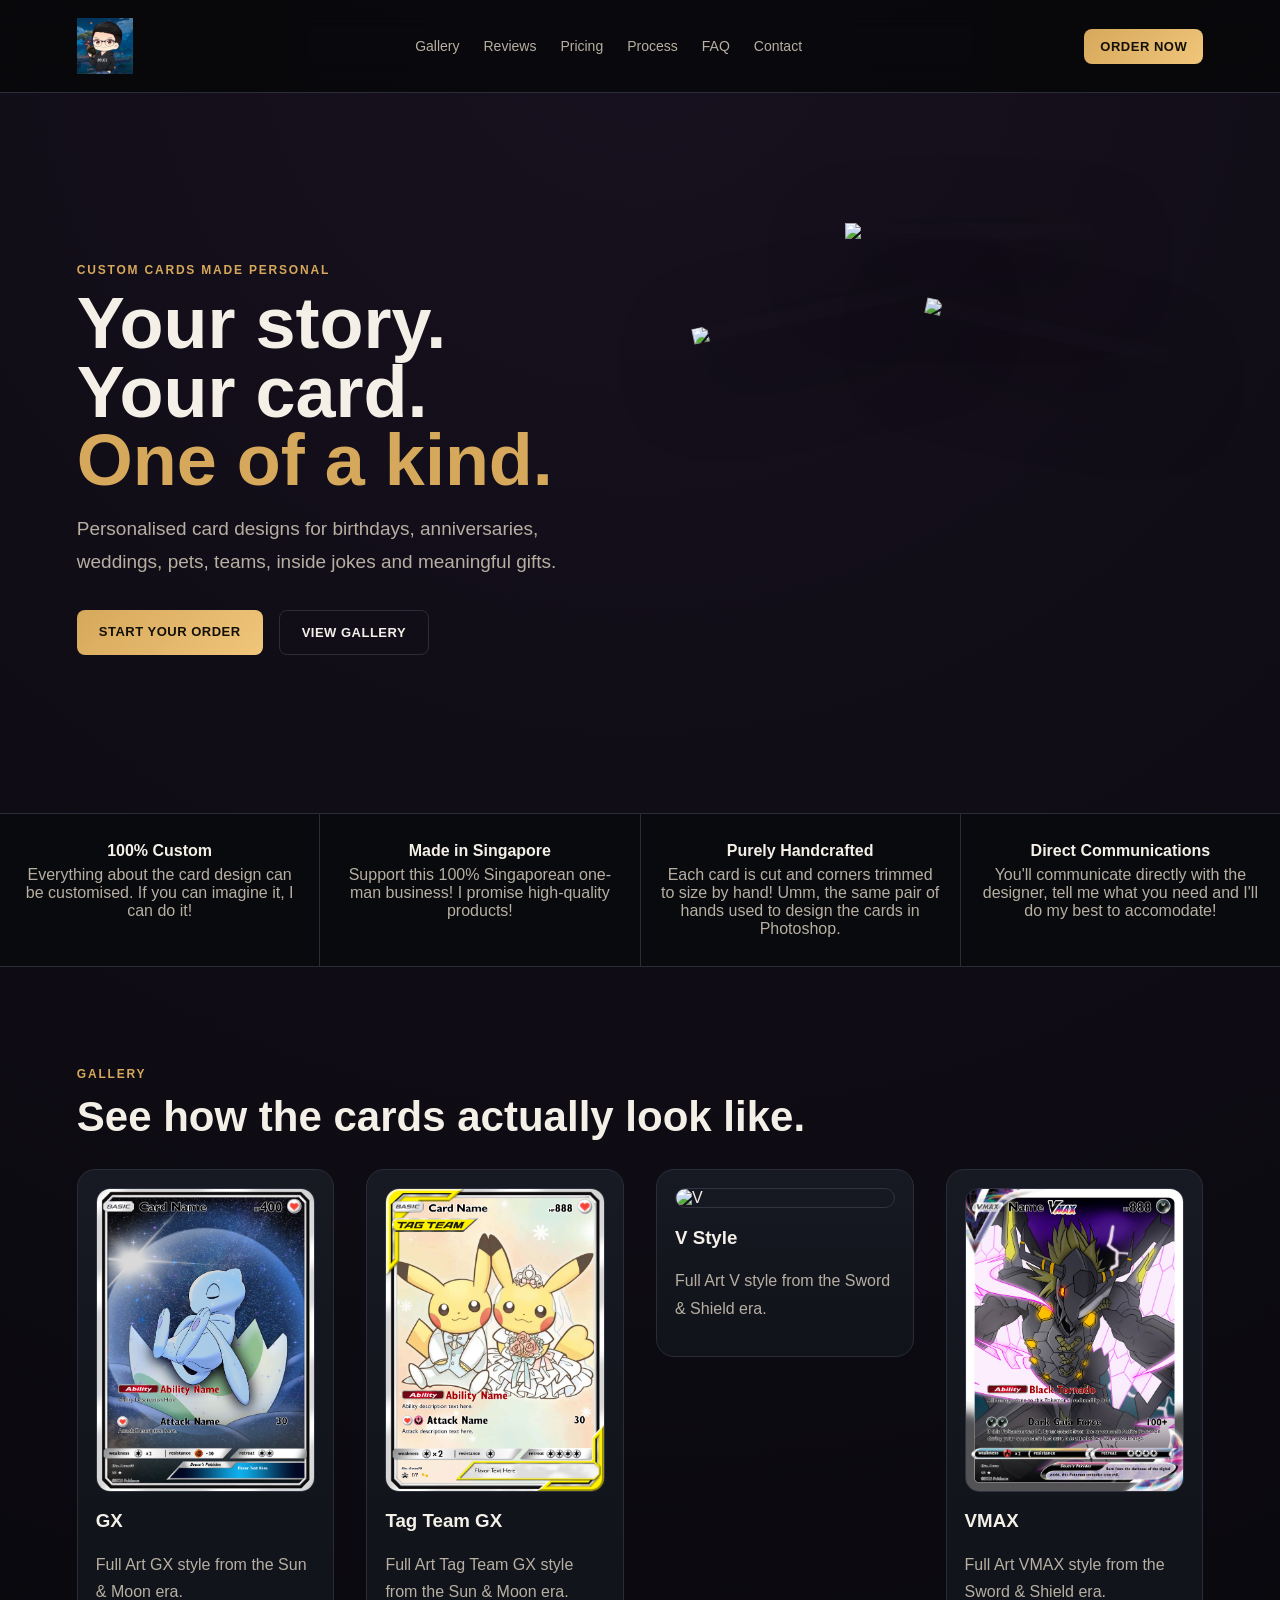
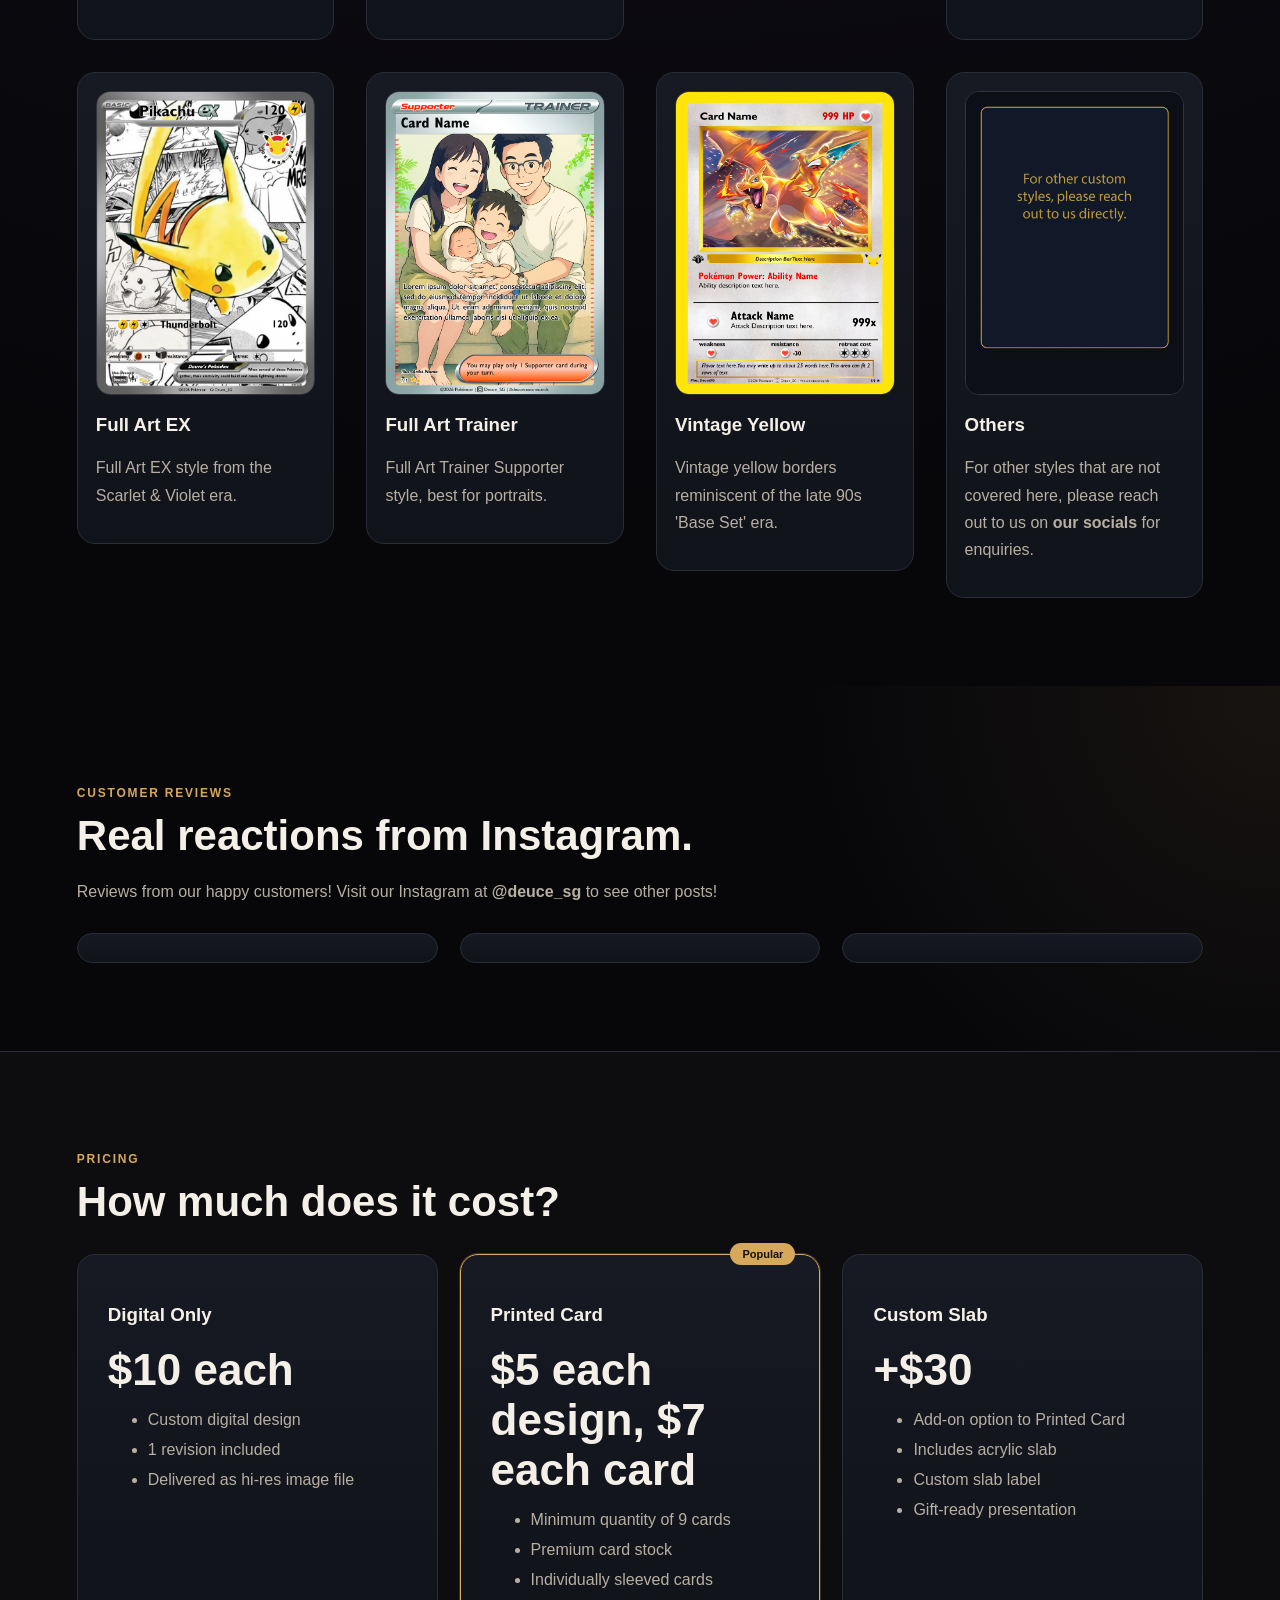
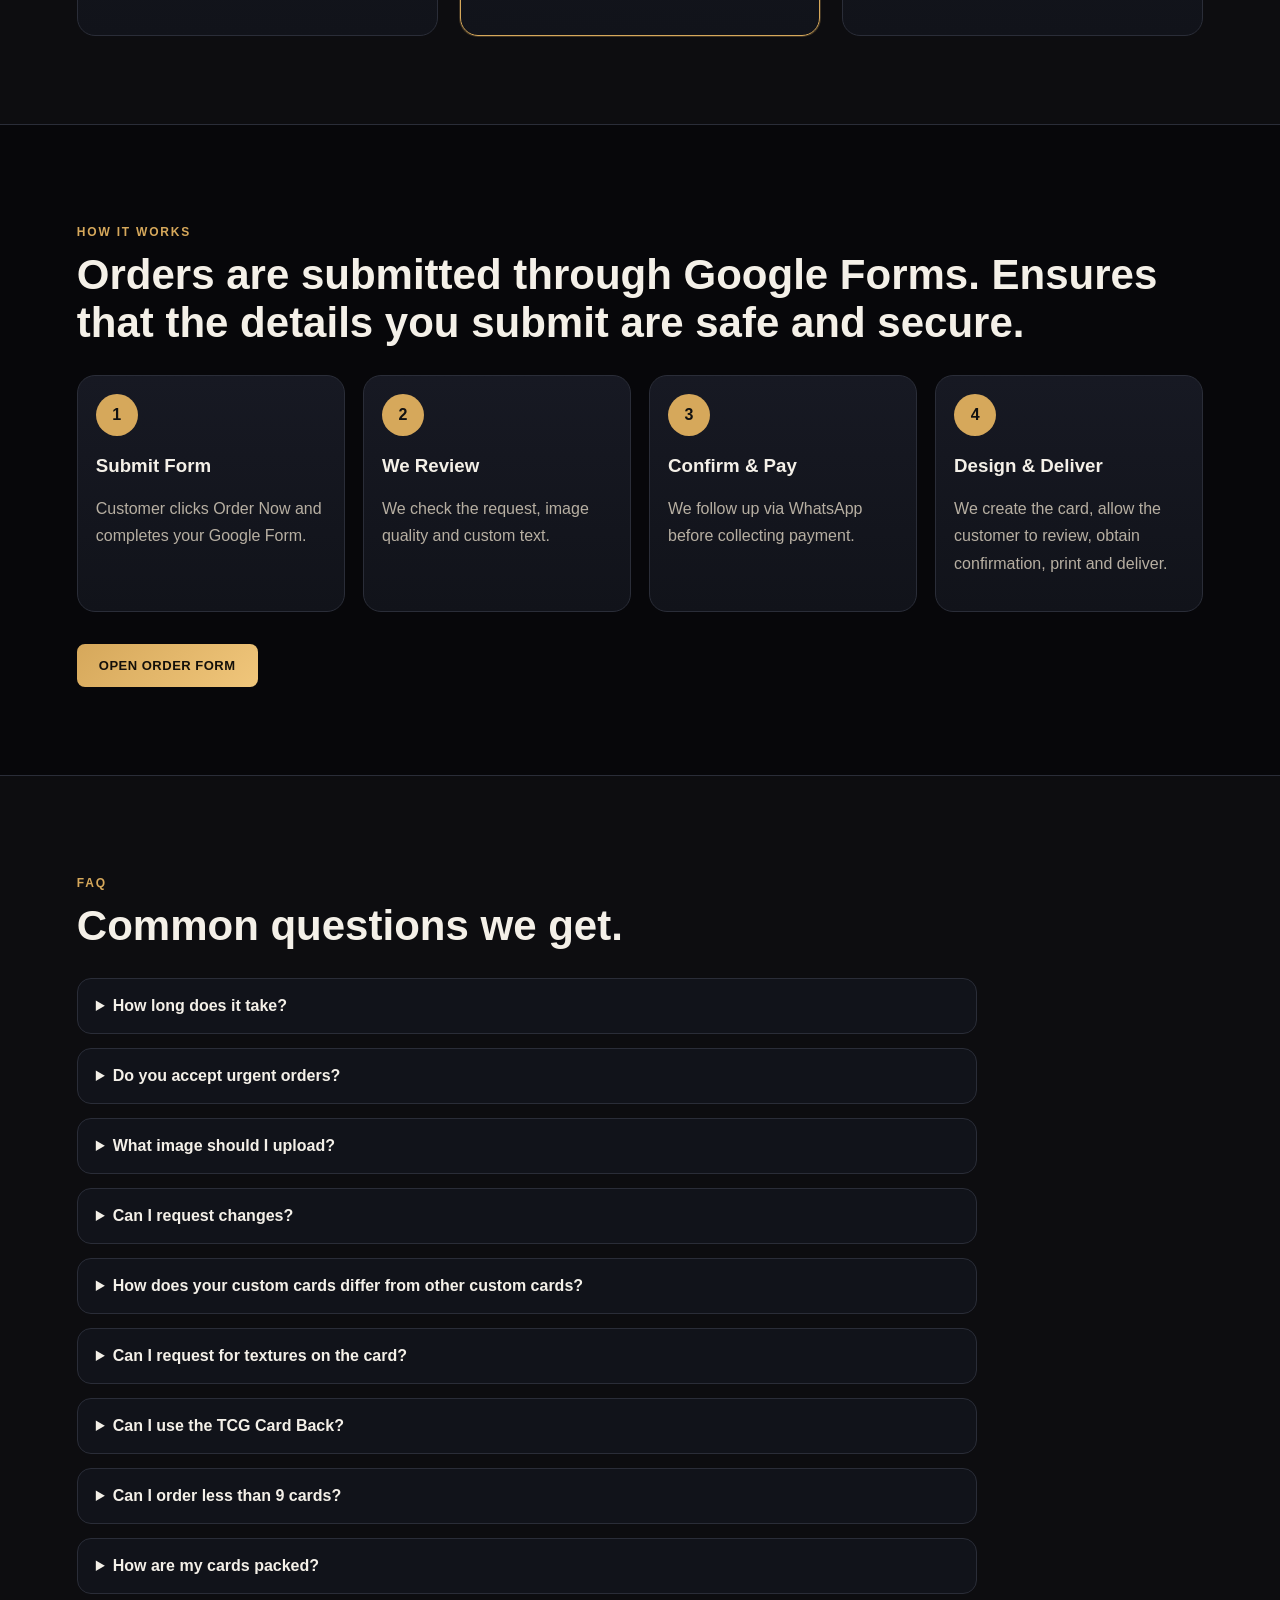
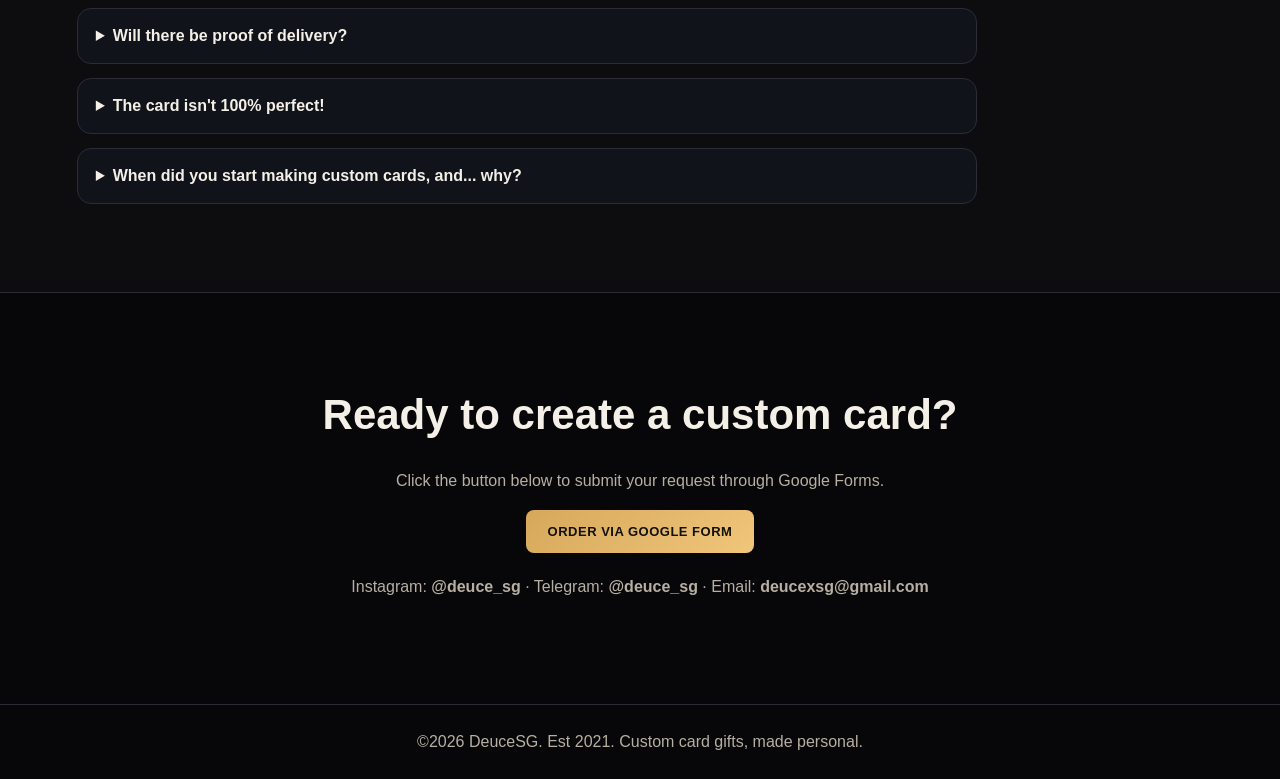
==== commit 9b8fdad8: "Update index.html" ====
--- a/index.html
+++ b/index.html
@@ -15,8 +15,8 @@
     style="width:52px; height:52px; max-width:52px; max-height:52px; object-fit:contain; display:block;"
   >
 </a>
-<button class="menu-toggle">☰</button>
 
+<button class="menu-toggle" type="button" aria-label="Open menu">☰</button>
 <nav class="nav-links">
   <a href="#gallery">Gallery</a>
   <a href="#reviews">Reviews</a>
--- a/styles.css
+++ b/styles.css
@@ -141,3 +141,46 @@
         max-height: none !important;
     }
 }
+
+/* Mobile menu fix */
+.menu-toggle {
+  display: none !important;
+}
+
+@media (min-width: 901px) {
+  .nav-links {
+    display: flex !important;
+  }
+}
+
+@media (max-width: 900px) {
+  .menu-toggle {
+    display: inline-block !important;
+    background: transparent;
+    border: 1px solid var(--line);
+    color: var(--text);
+    padding: 8px 12px;
+    border-radius: 8px;
+    font-size: 16px;
+    cursor: pointer;
+  }
+
+  .nav-links {
+    display: none !important;
+  }
+
+  .nav-links.active {
+    display: flex !important;
+    flex-direction: column;
+    position: absolute;
+    top: 76px;
+    left: 0;
+    right: 0;
+    background: #07070a;
+    padding: 20px 6%;
+    border-top: 1px solid var(--line);
+    border-bottom: 1px solid var(--line);
+    gap: 16px;
+    z-index: 9999;
+  }
+}
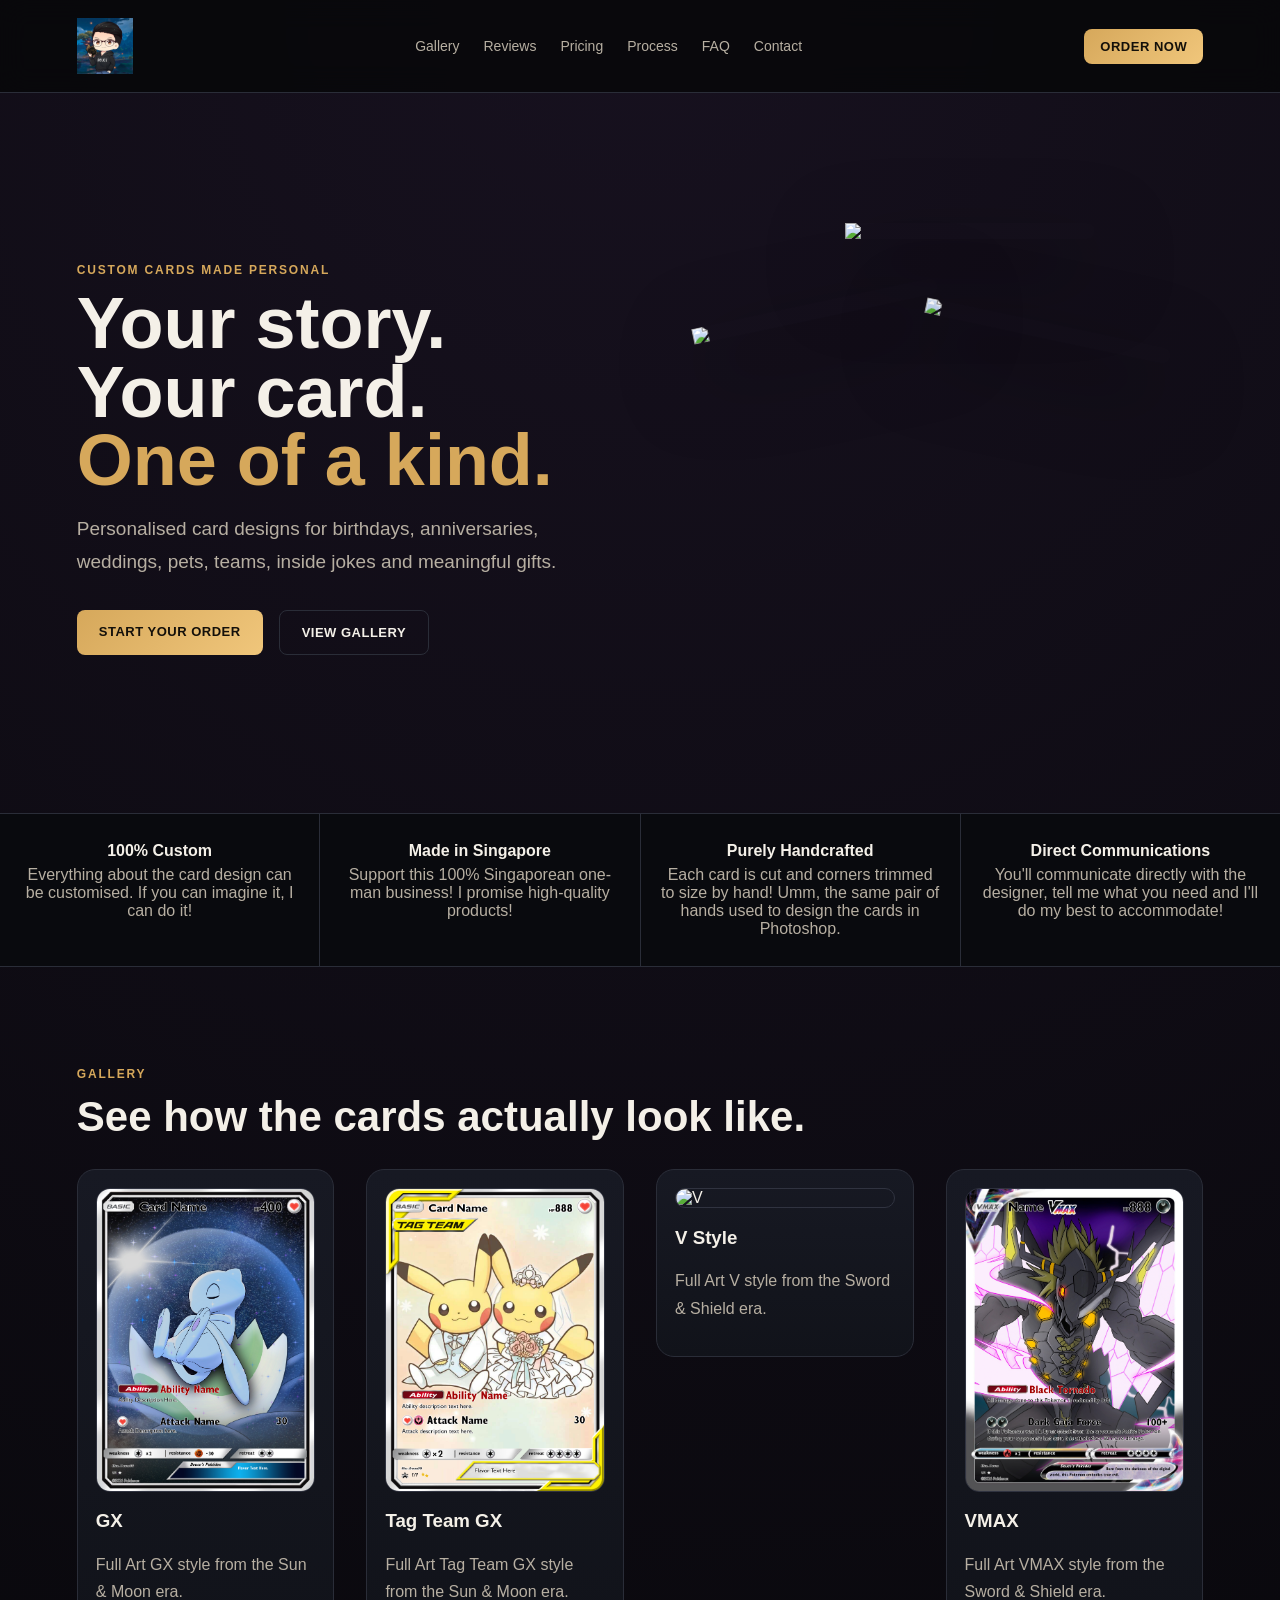
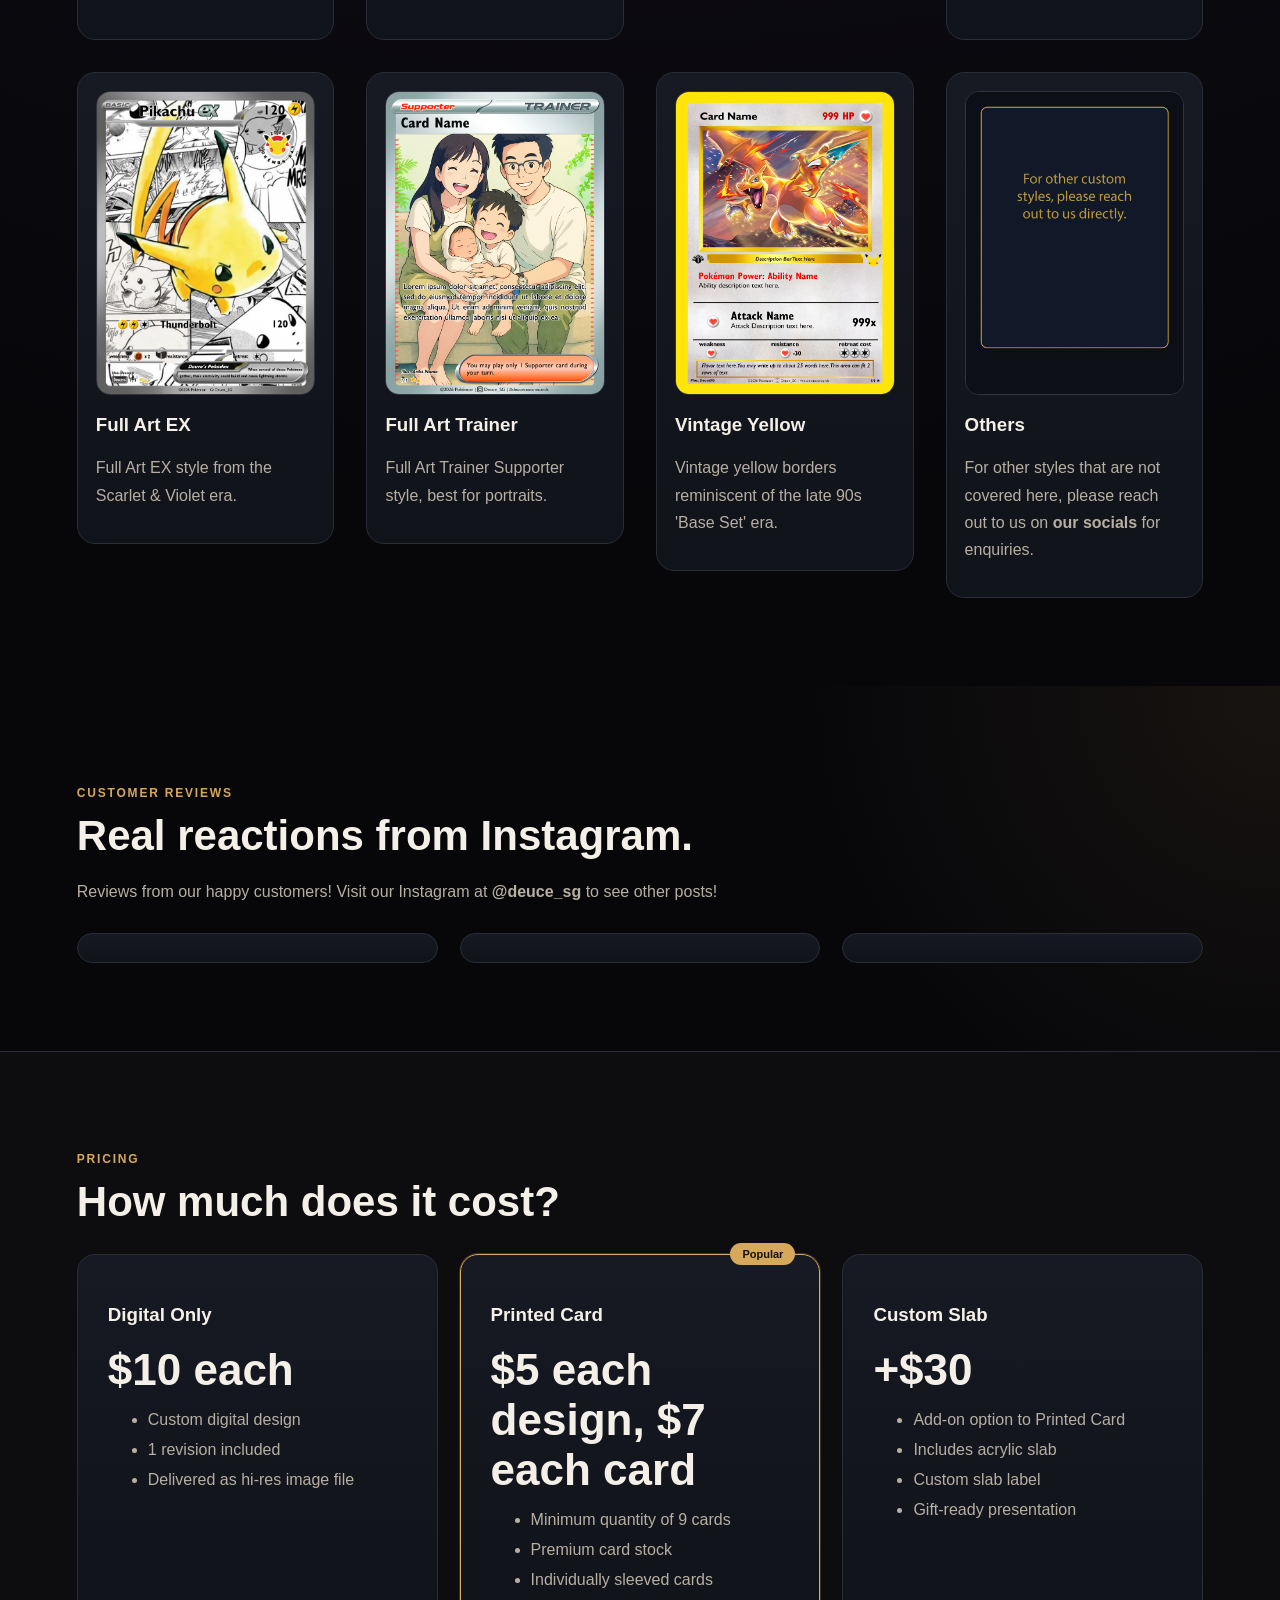
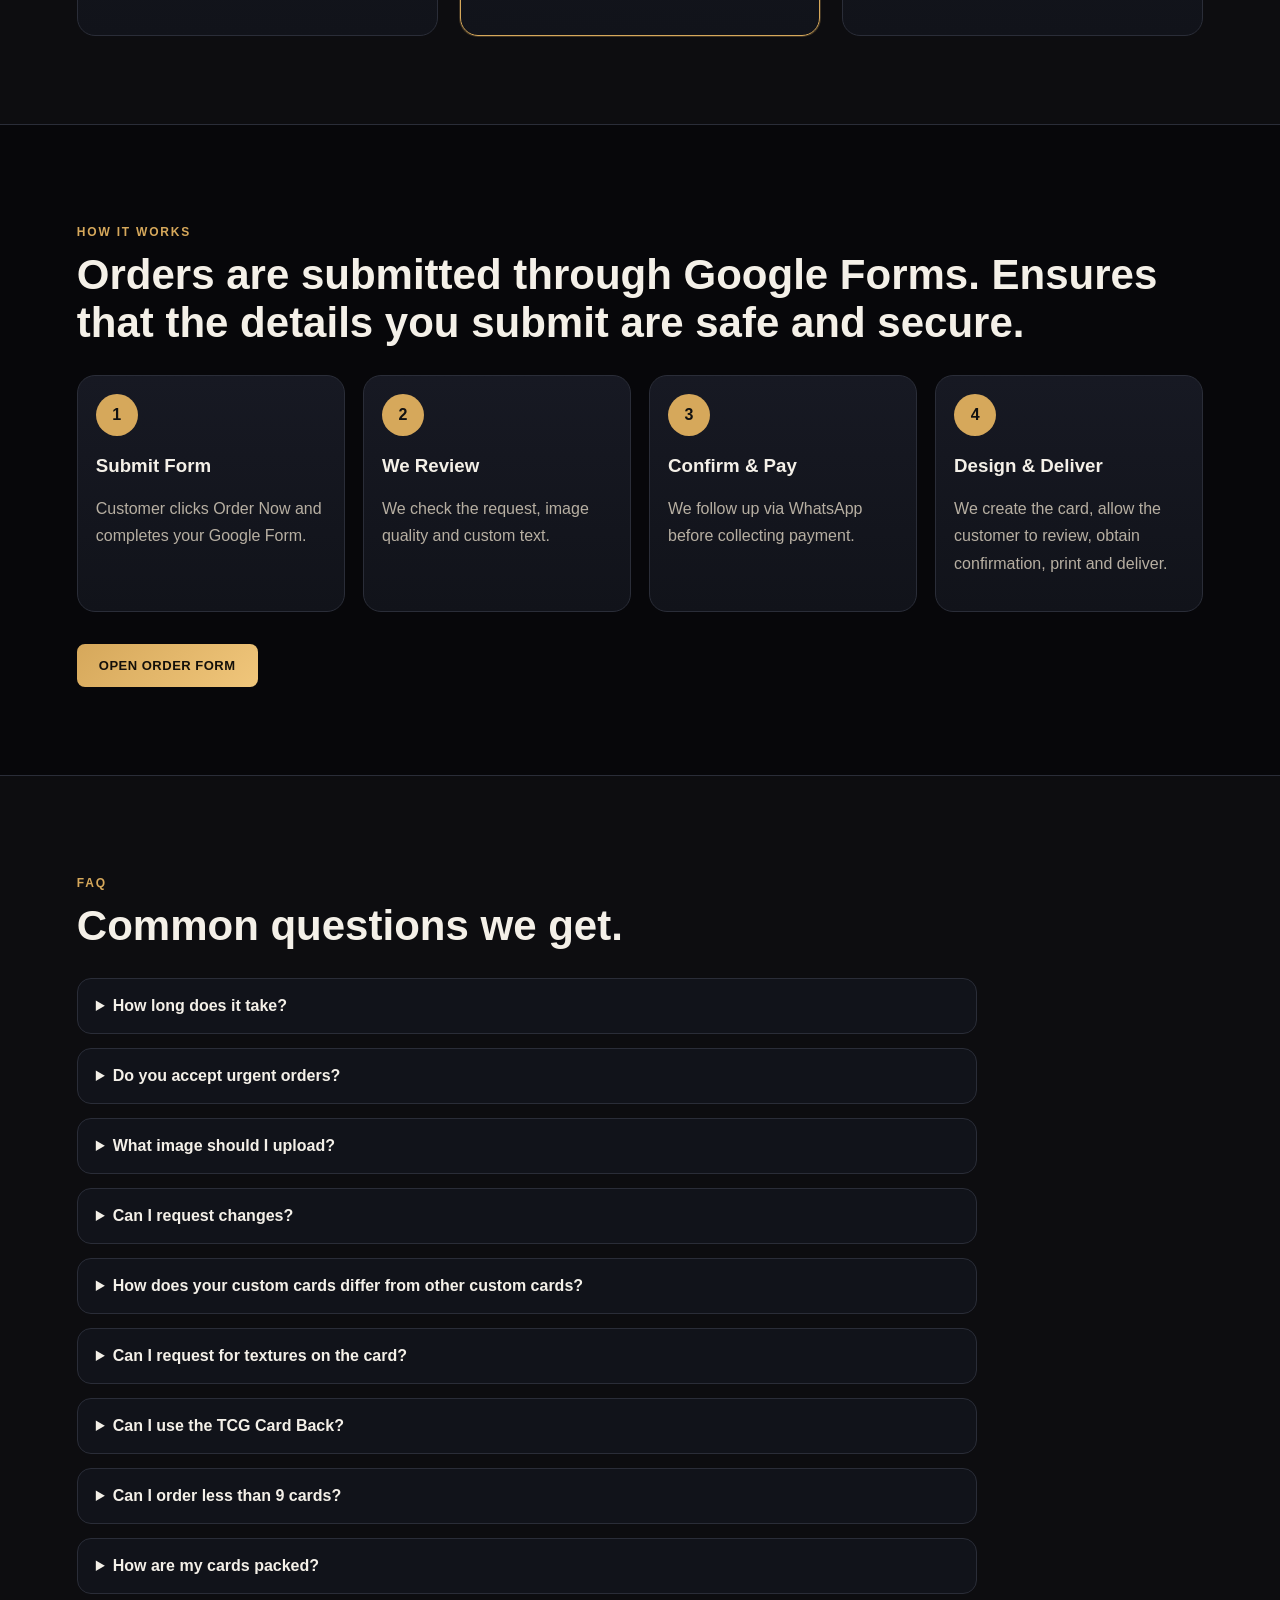
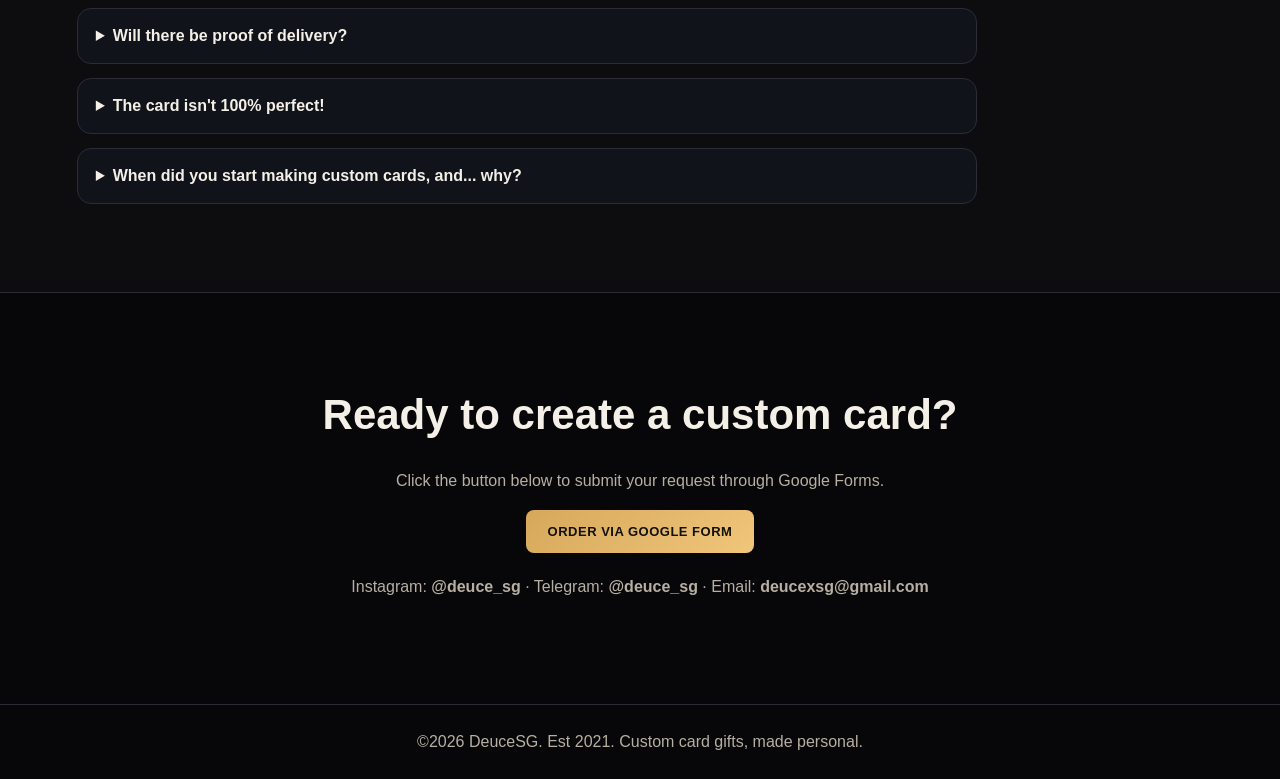
==== commit 24e0a880: "Update index.html" ====
--- a/index.html
+++ b/index.html
@@ -50,7 +50,7 @@
       <div><strong>100% Custom</strong><span>Everything about the card design can be customised. If you can imagine it, I can do it!</span></div>
       <div><strong>Made in Singapore</strong><span>Support this 100% Singaporean one-man business! I promise high-quality products!</span></div>
       <div><strong>Purely Handcrafted</strong><span>Each card is cut and corners trimmed to size by hand! Umm, the same pair of hands used to design the cards in Photoshop.</span></div>
-      <div><strong>Direct Communications</strong><span>You'll communicate directly with the designer, tell me what you need and I'll do my best to accomodate!</span></div>
+      <div><strong>Direct Communications</strong><span>You'll communicate directly with the designer, tell me what you need and I'll do my best to accommodate!</span></div>
     </section>
 
     <section id="gallery" class="section">
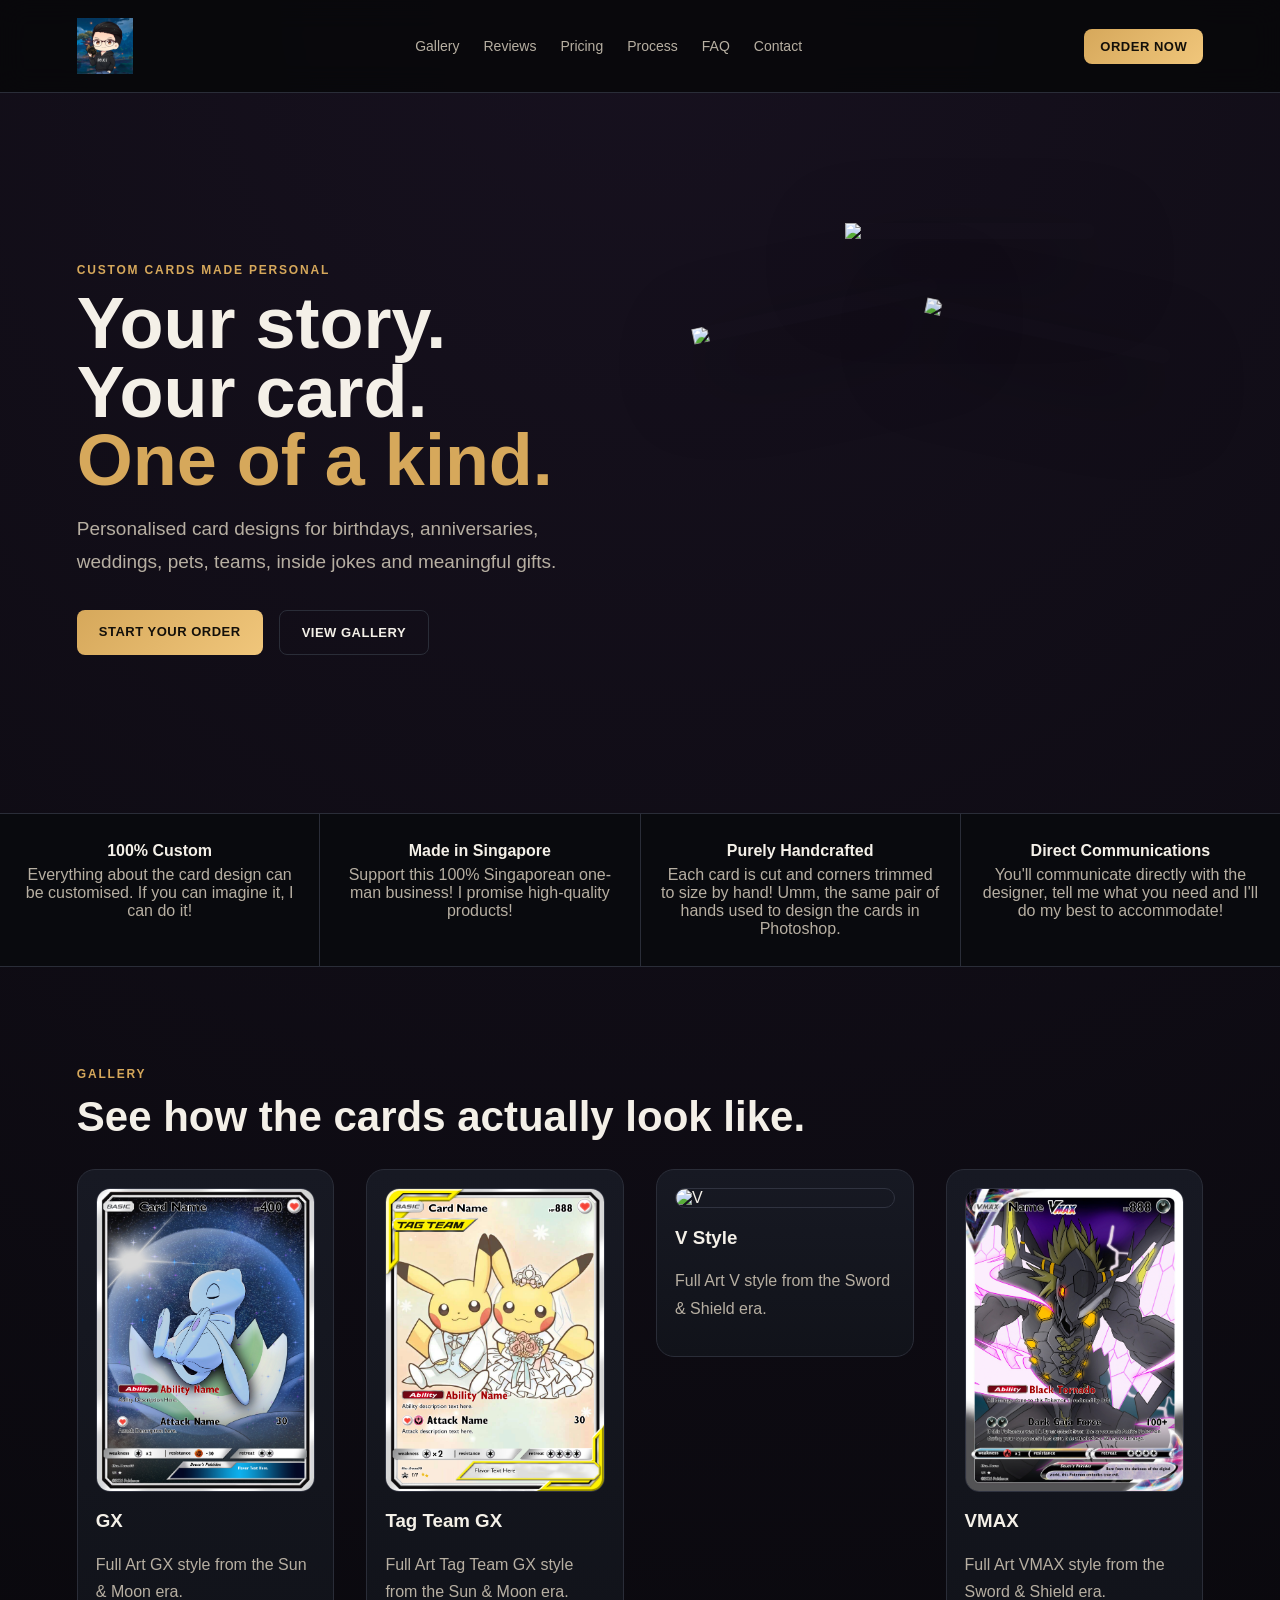
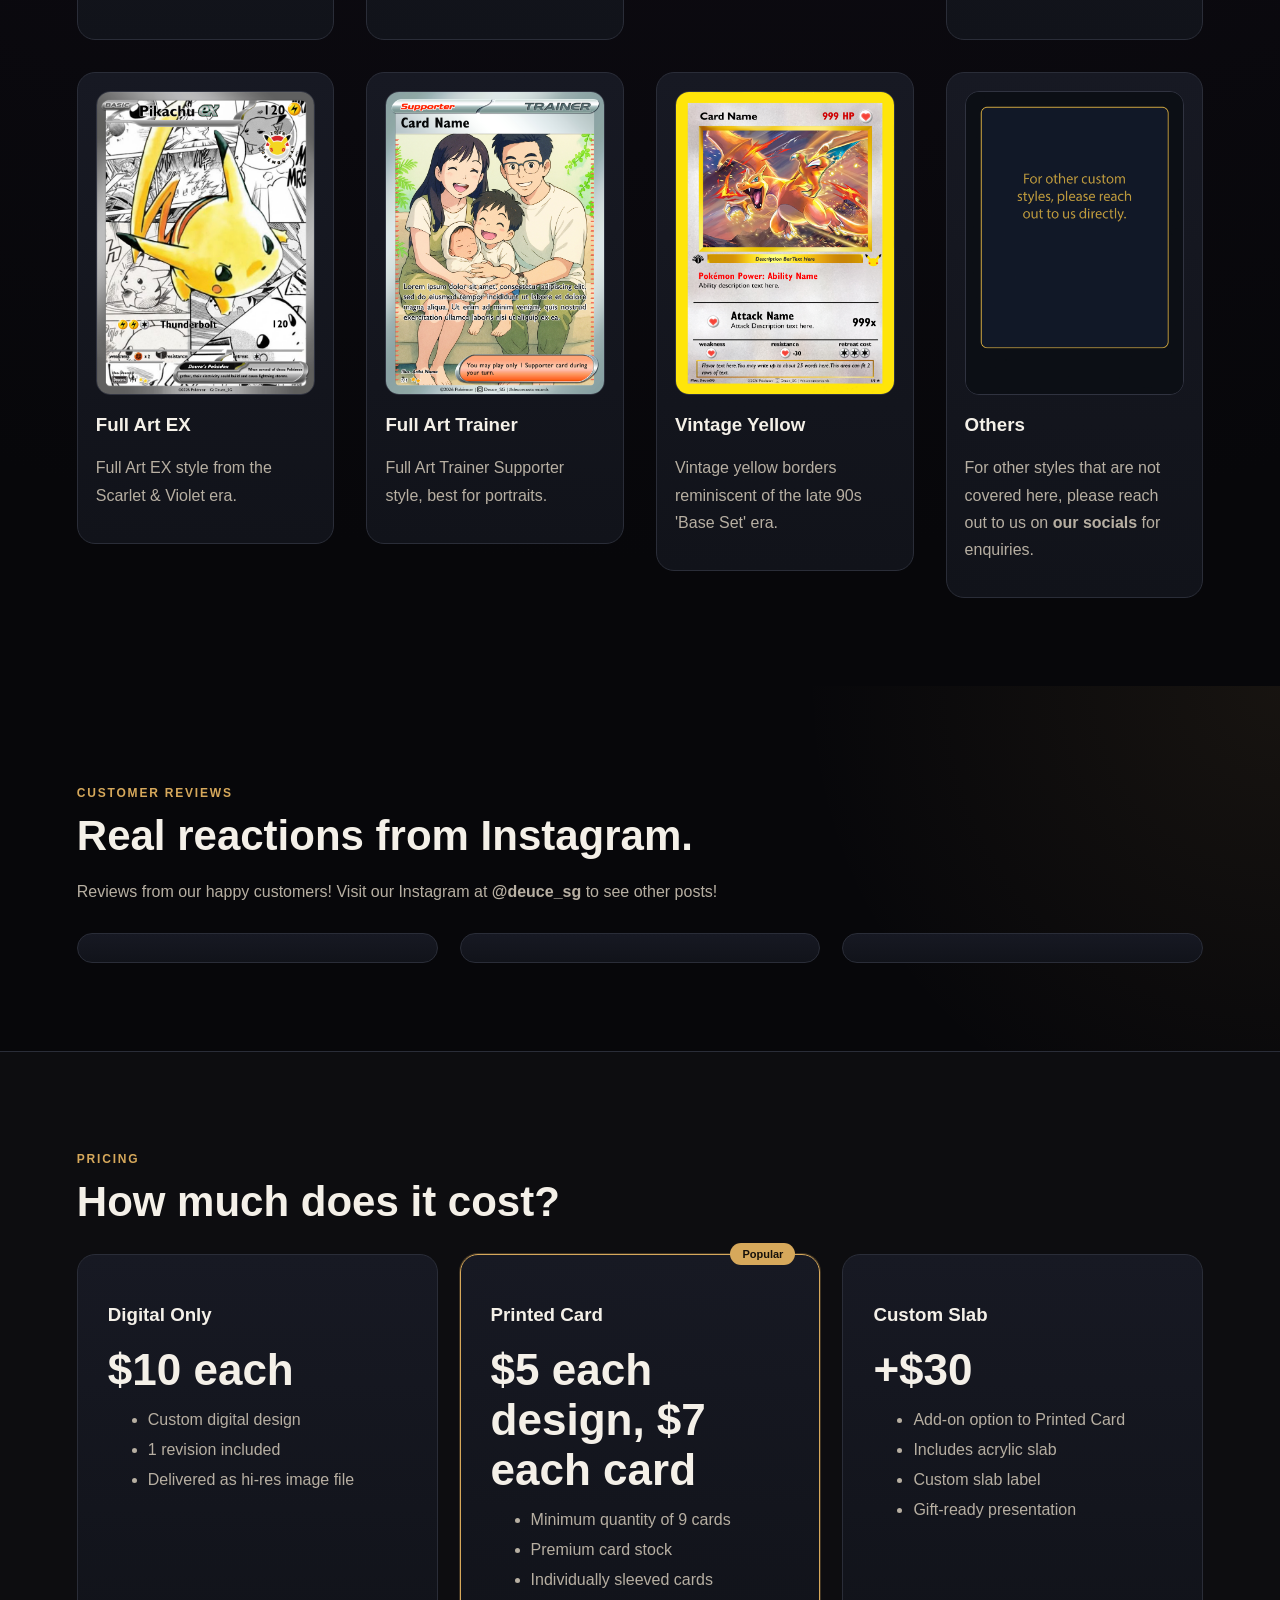
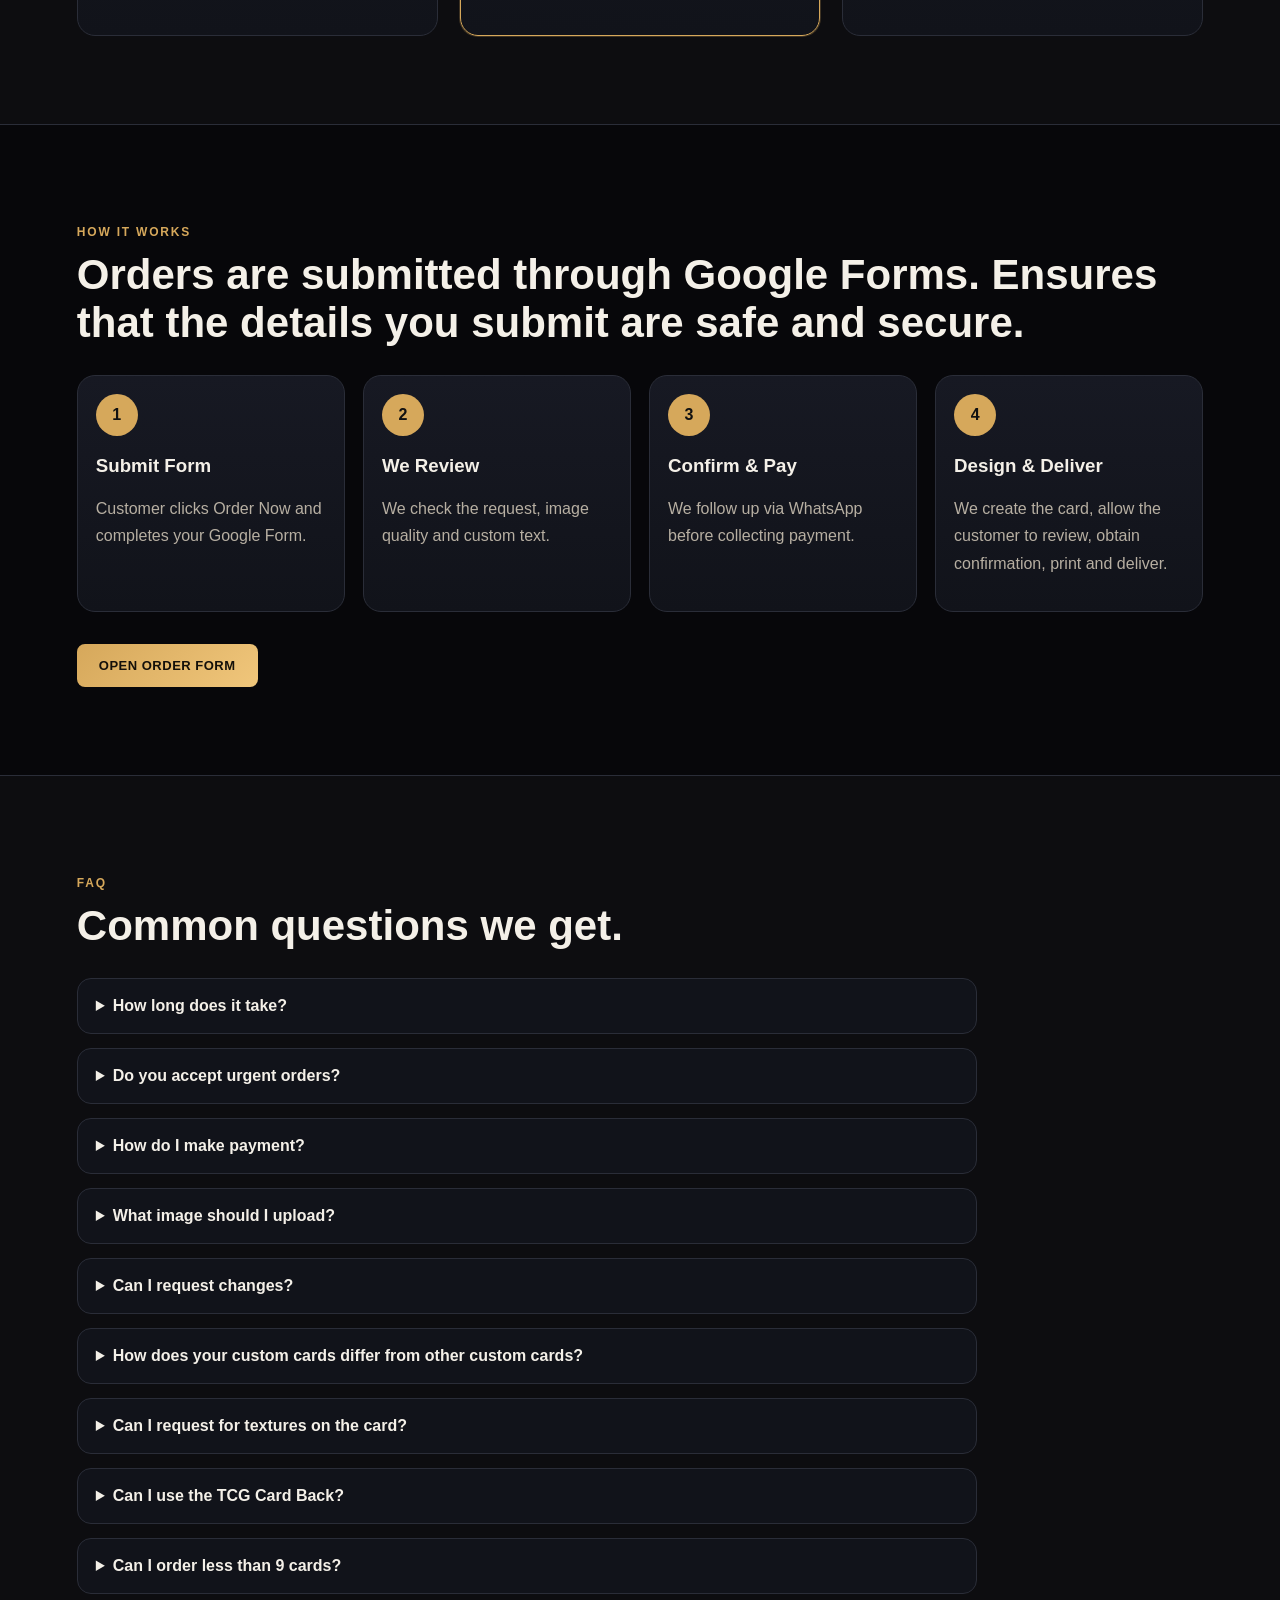
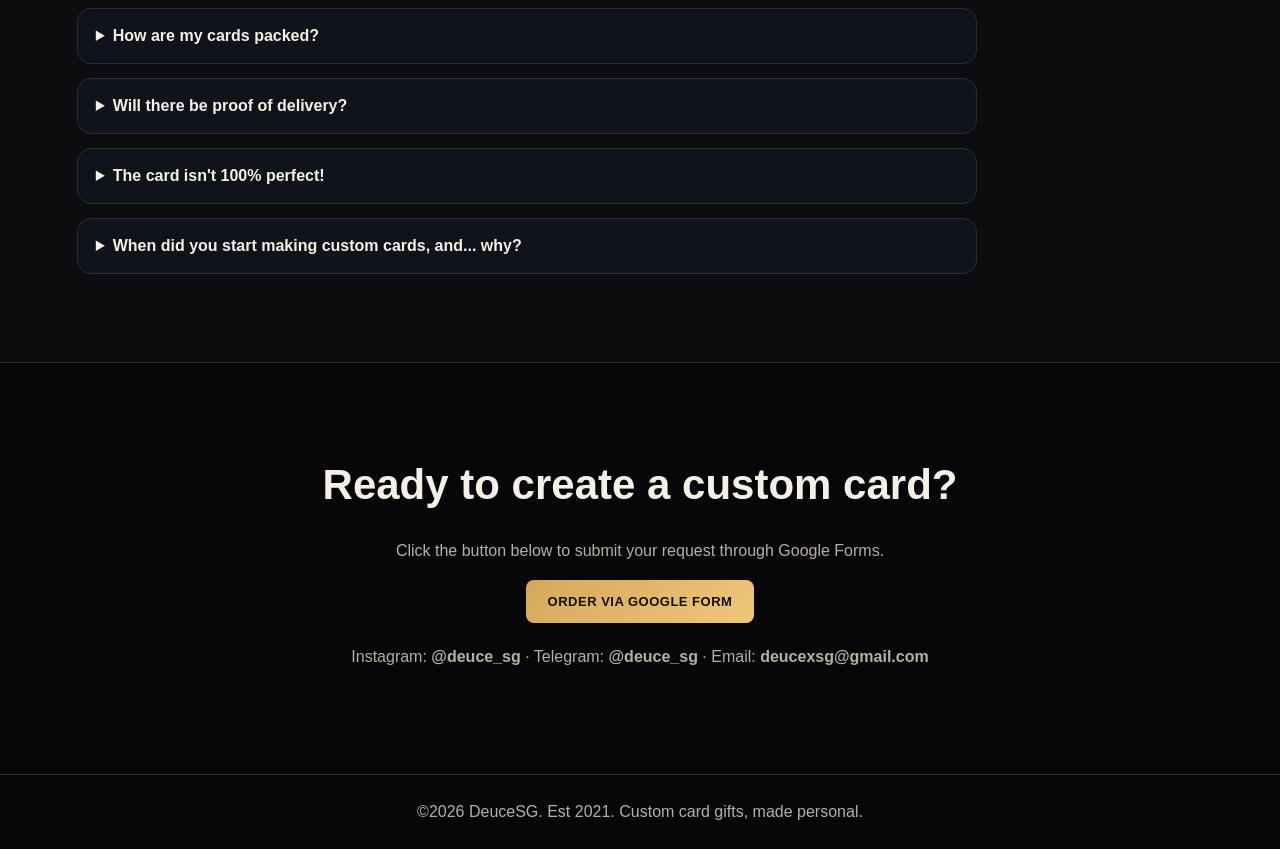
==== commit 23cca009: "Update index.html" ====
--- a/index.html
+++ b/index.html
@@ -115,6 +115,7 @@
       <div class="faq">
         <details><summary>How long does it take?</summary><p>Standard turnaround is 3 weeks from the point of payment till the cards reaches your hands. It could be faster, but it will never take longer than 3 weeks for local orders based in Singapore. This does not apply to international orders. Please contact us directly via Instagram, Telegram, or Email for more information on international orders.</p></details>
         <details><summary>Do you accept urgent orders?</summary><p>Rush orders may be available depending on our workload. An expedited order charge of $20 applies. Expedited orders will reach you in no more than 10 days from the point of payment. Please discuss with us if you need it in an even shorter time frame. Expedited orders are not available for international orders.</p></details>
+        <details><summary>How do I make payment?</summary><p>Payment will be through PayNow. Once I've confirmed the order details, I'll provide my PayNow details for payment to be made. Once you've made payment, and I've confirmed receipt of payment, your order is confirmed.</p><p>For international orders, payment will be via PayPal.</p</p></details>
         <details><summary>What image should I upload?</summary><p>Upload the exact image you'd like to use as the card's main artwork. This can be a photograph, a drawing, or even an AI-generated artwork. We will use the submitted file as is, and no edits will be done to it.</p></details>
         <details><summary>Can I request changes?</summary><p>ONE free revision is included. Once the draft is completed, we will send it to you via WhatsApp for review. If any revision is needed, we'll work on the changes required and send you a new draft. Any additional revisions after the first will cost $5 for each new draft.</p></details>
         <details><summary>How does your custom cards differ from other custom cards?</summary><p>Some other custom card makers on the market print designs onto stickers and paste it over "jank" cards to make custom cards. We work with a professional printing partner and print your designs directly onto a high quality card stock. The card stock we use has a paper thickness of 325gsm.</p></details>
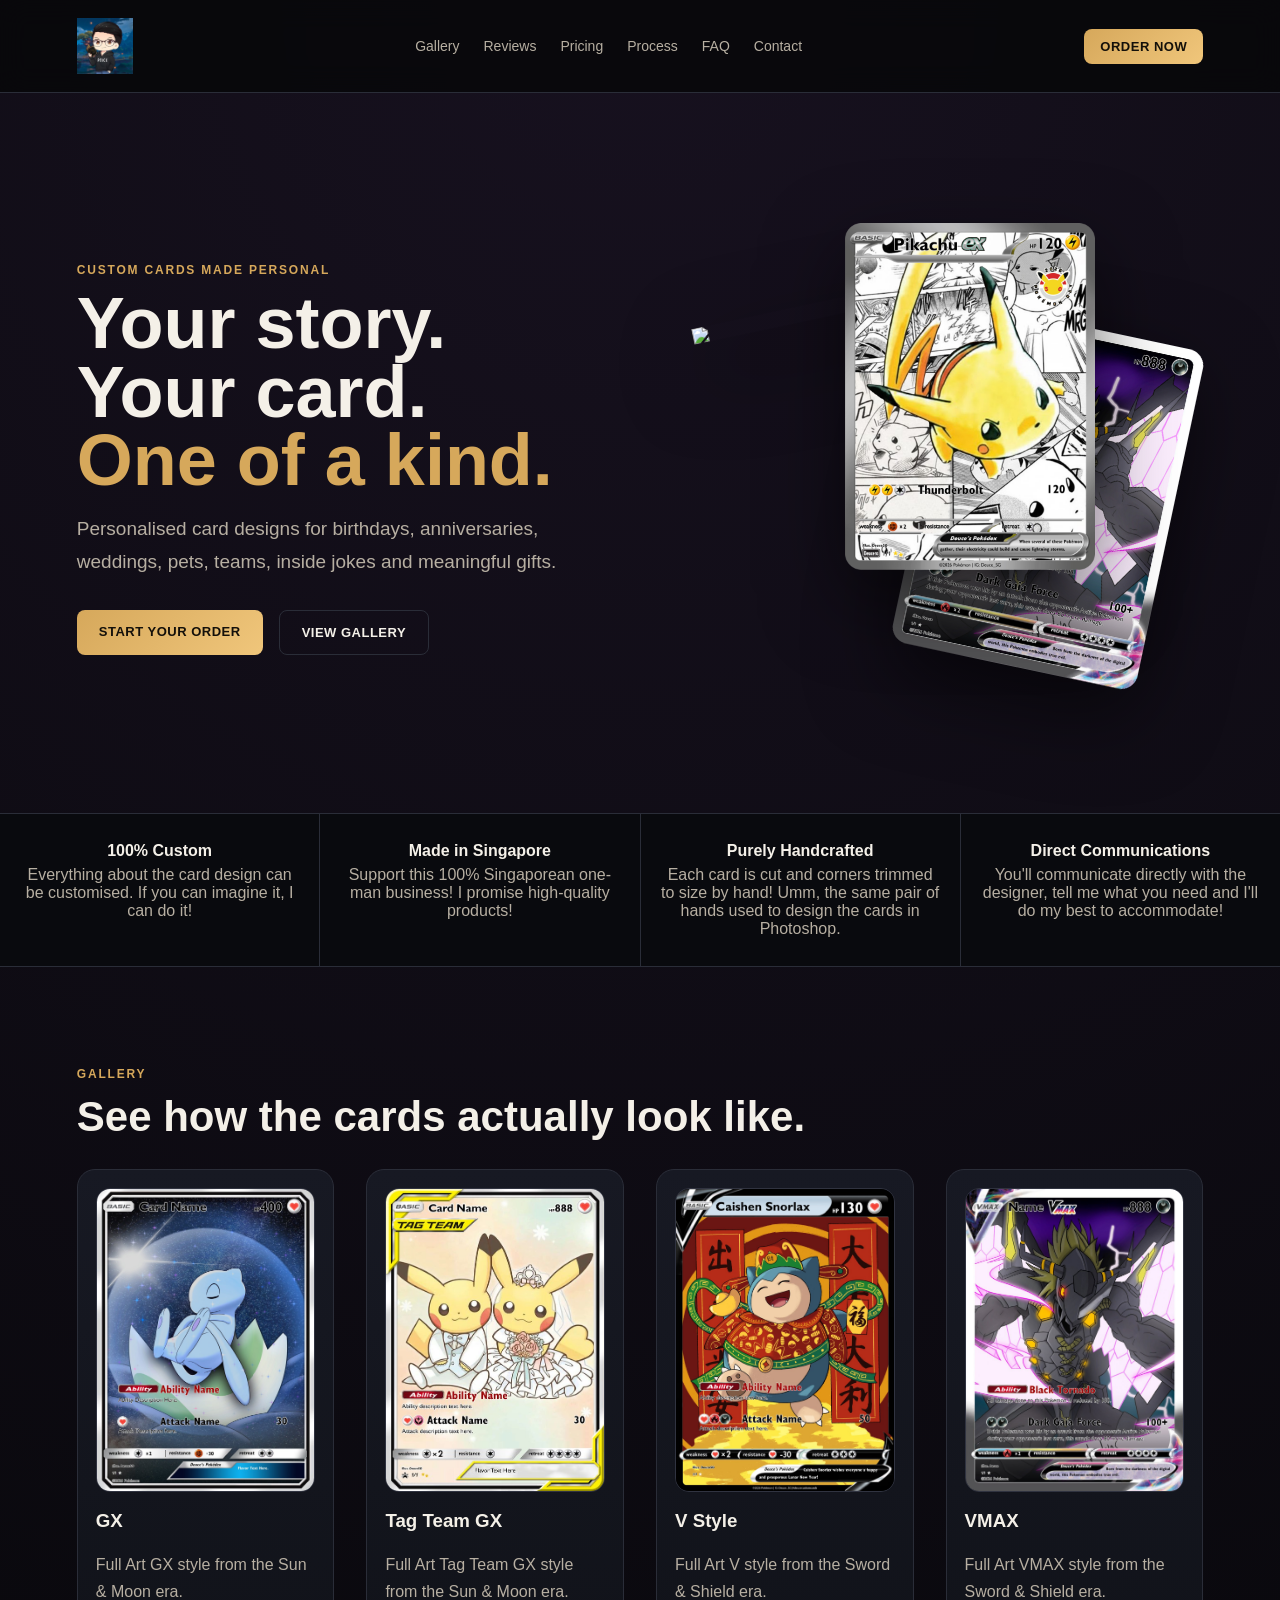
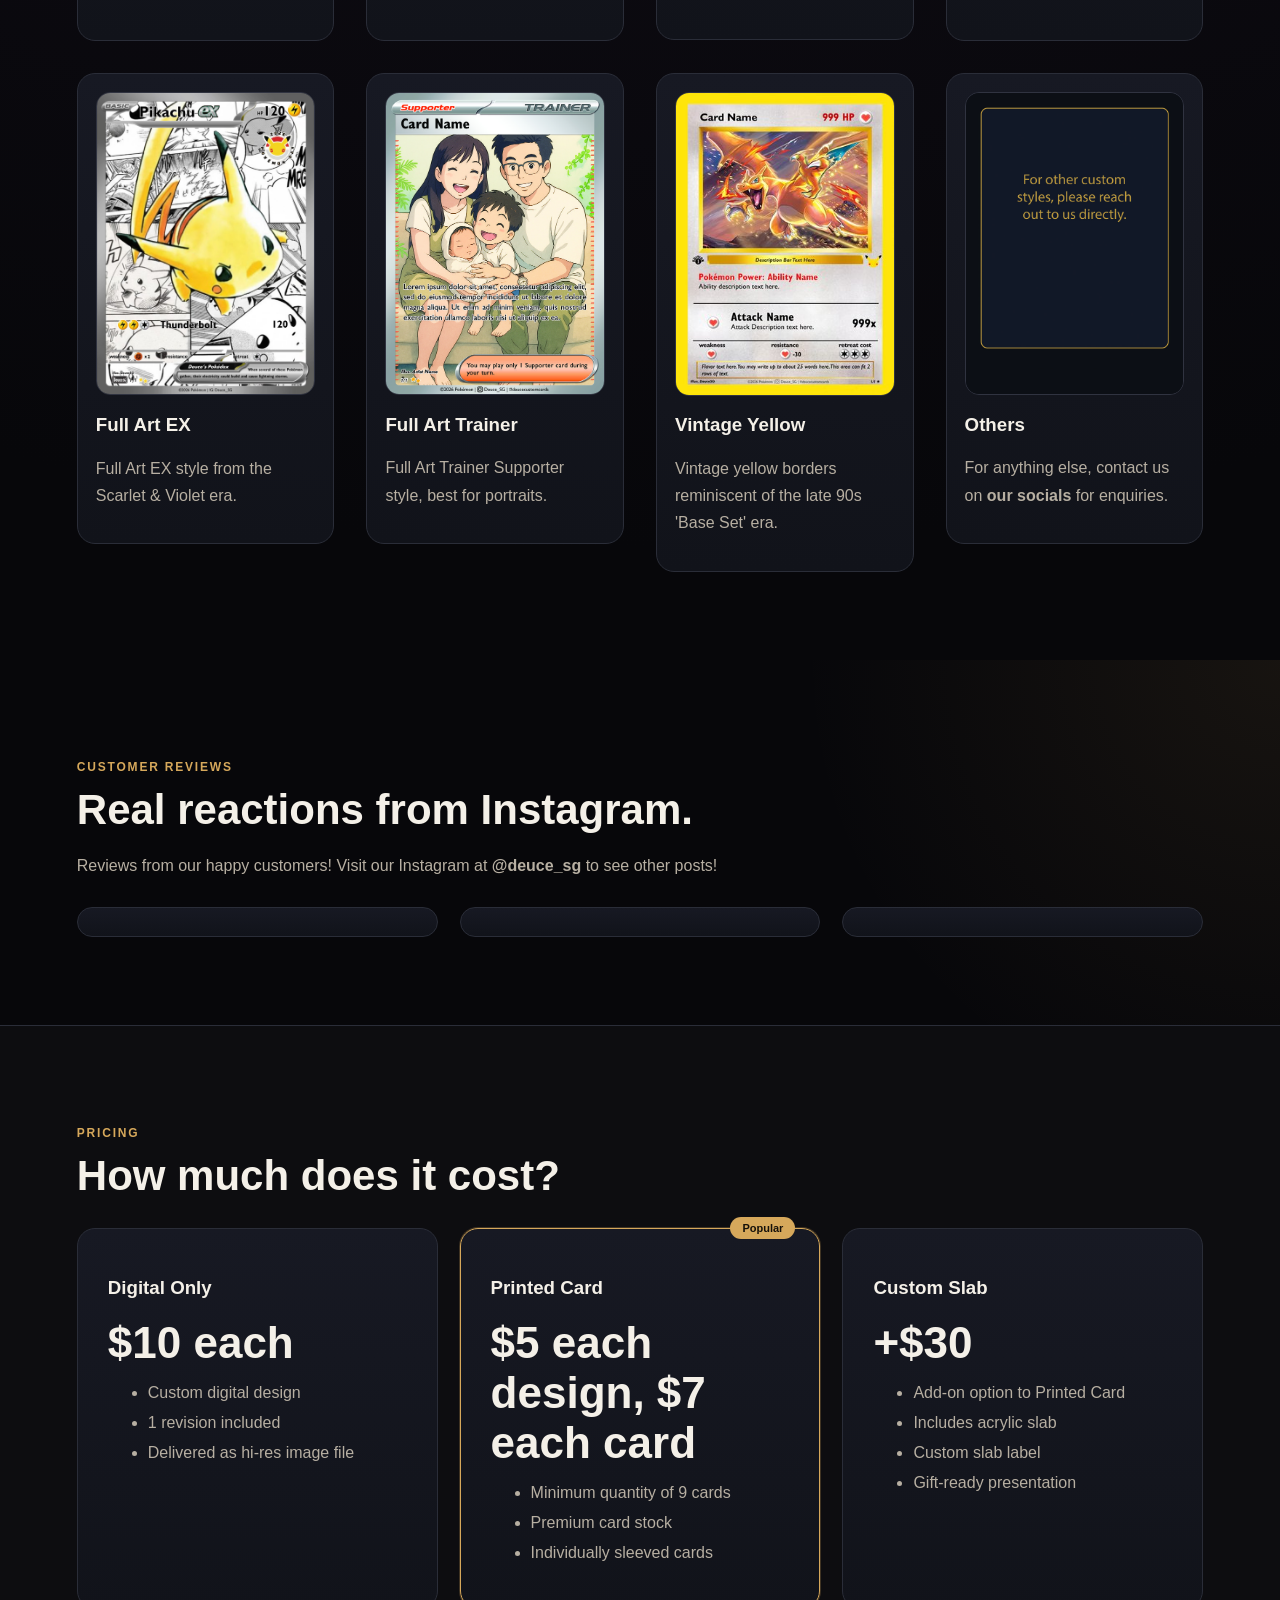
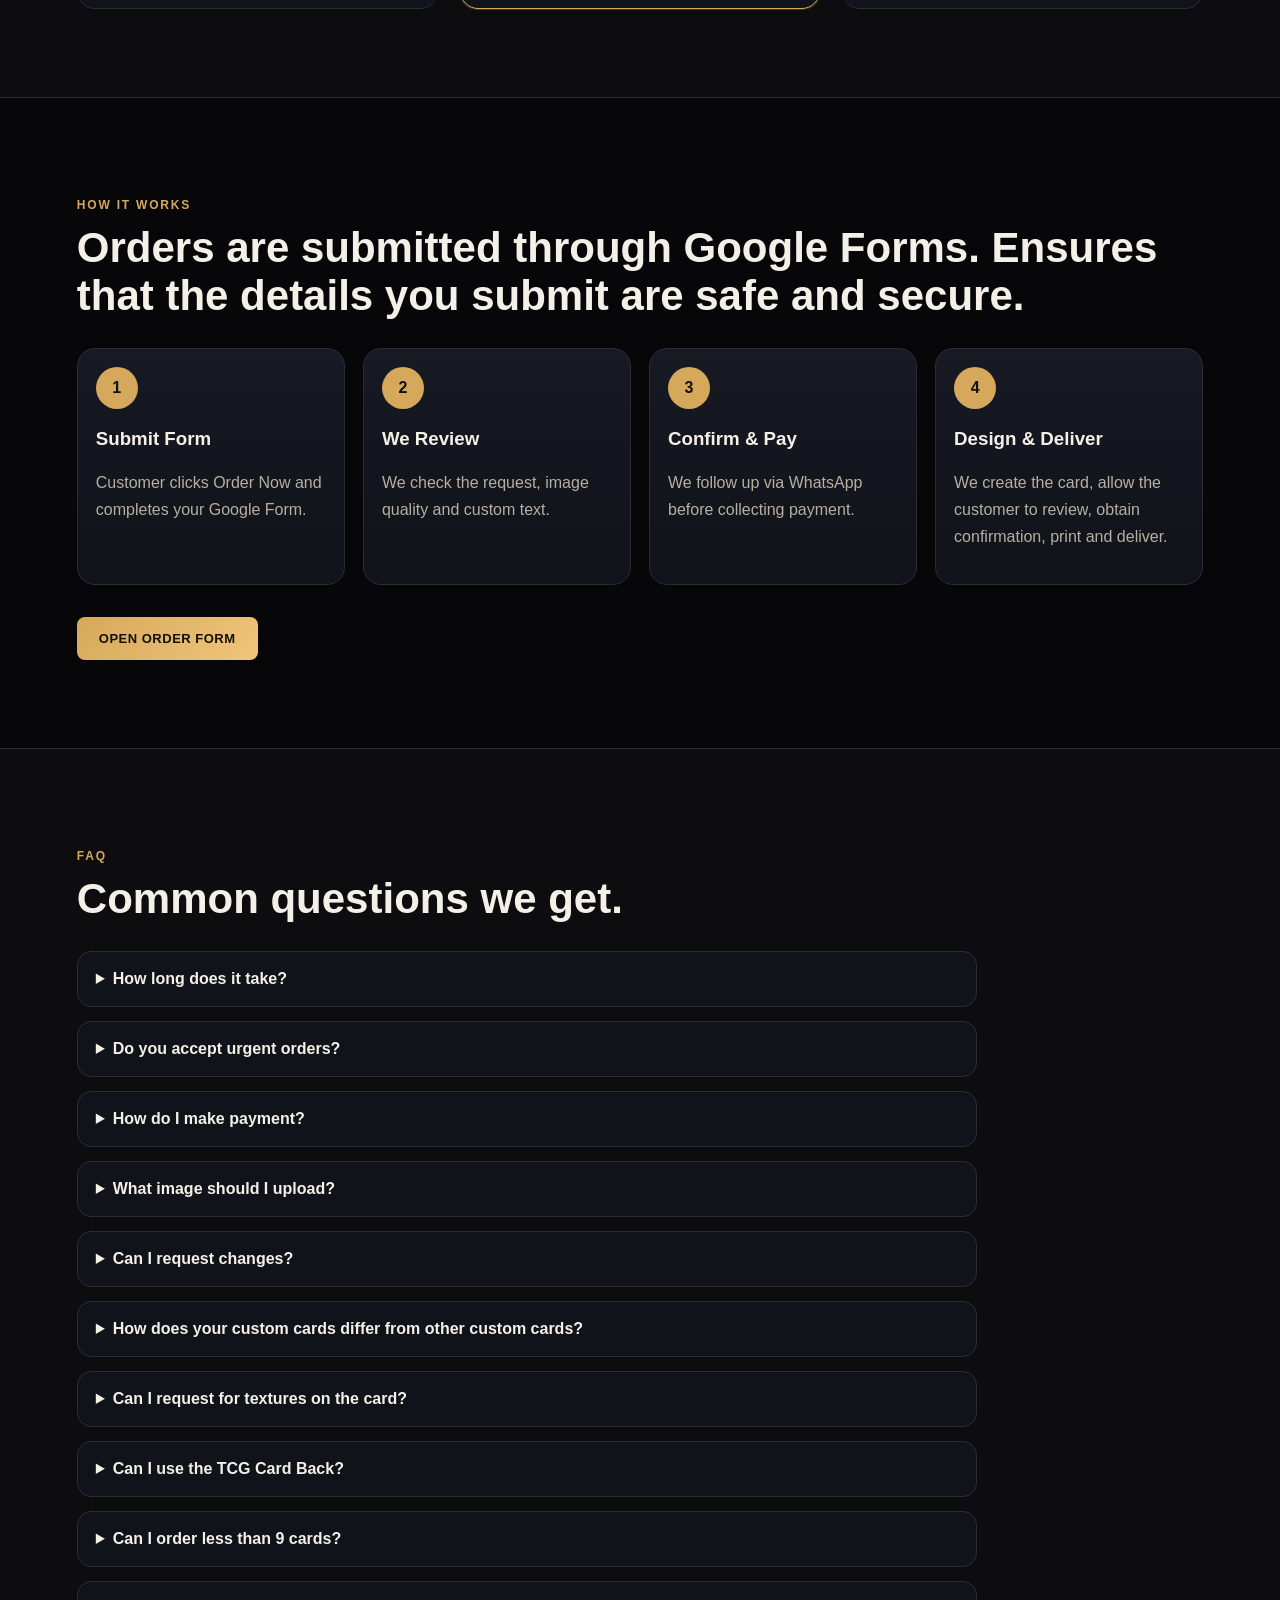
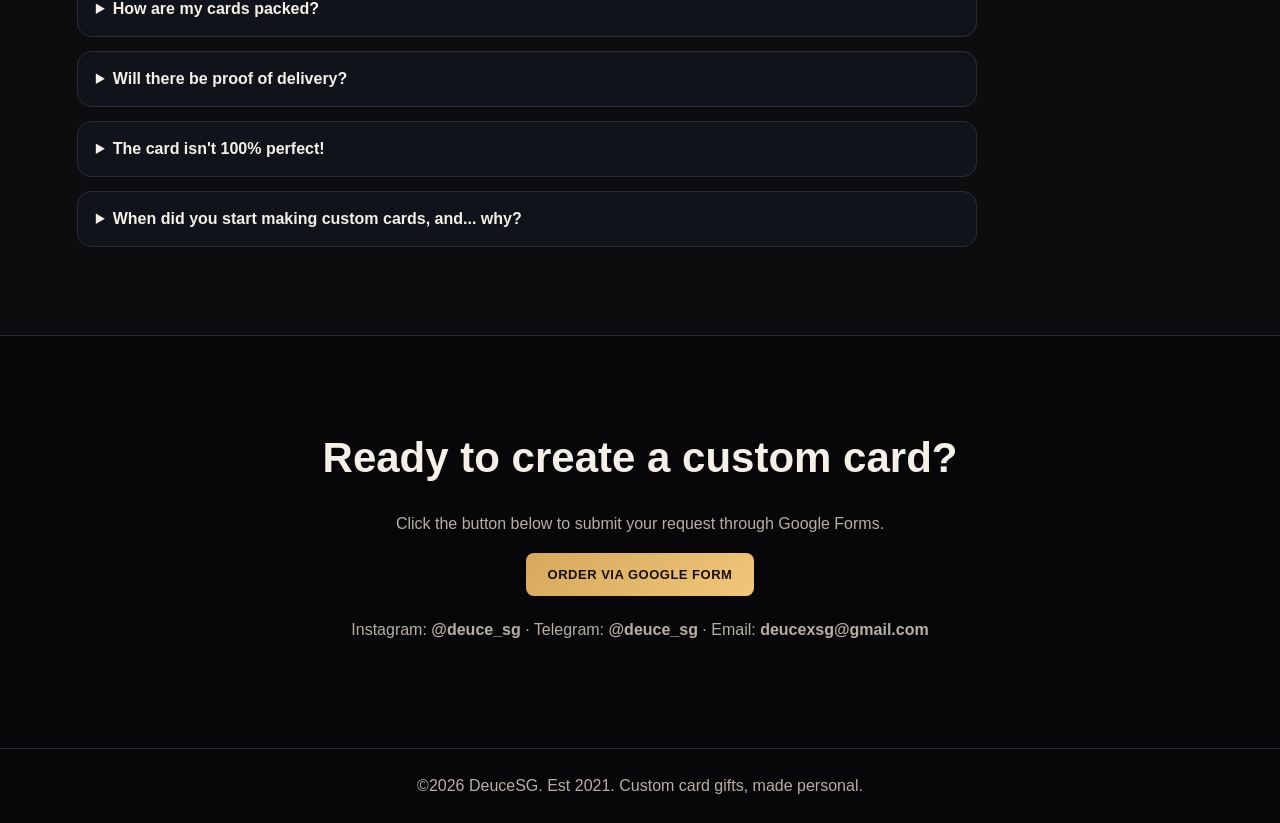
==== commit bcca0b95: "Update index.html" ====
--- a/index.html
+++ b/index.html
@@ -64,7 +64,7 @@
         <article><img src="images/EX-FULLART.jpg" alt="Full Art EX"><h3>Full Art EX</h3><p>Full Art EX style from the Scarlet & Violet era.</p></article>
         <article><img src="images/Full Art Trainer.jpg" alt="Full Art Trainer"><h3>Full Art Trainer</h3><p>Full Art Trainer Supporter style, best for portraits.</p></article>
         <article><img src="images/Vintage Yellow.jpg" alt="Vintage"><h3>Vintage Yellow</h3><p>Vintage yellow borders reminiscent of the late 90s 'Base Set' era.</p></article>   
-        <article><img src="images/Others.jpg" alt="Others"><h3>Others</h3><p>For other styles that are not covered here, please reach out to us on <a href="#contact"><strong>our socials</strong></a> for enquiries.</p></article>
+        <article><img src="images/Others.jpg" alt="Others"><h3>Others</h3><p>For anything else, contact us on <a href="#contact"><strong>our socials</strong></a> for enquiries.</p></article>
      
       </div>
     </section>
